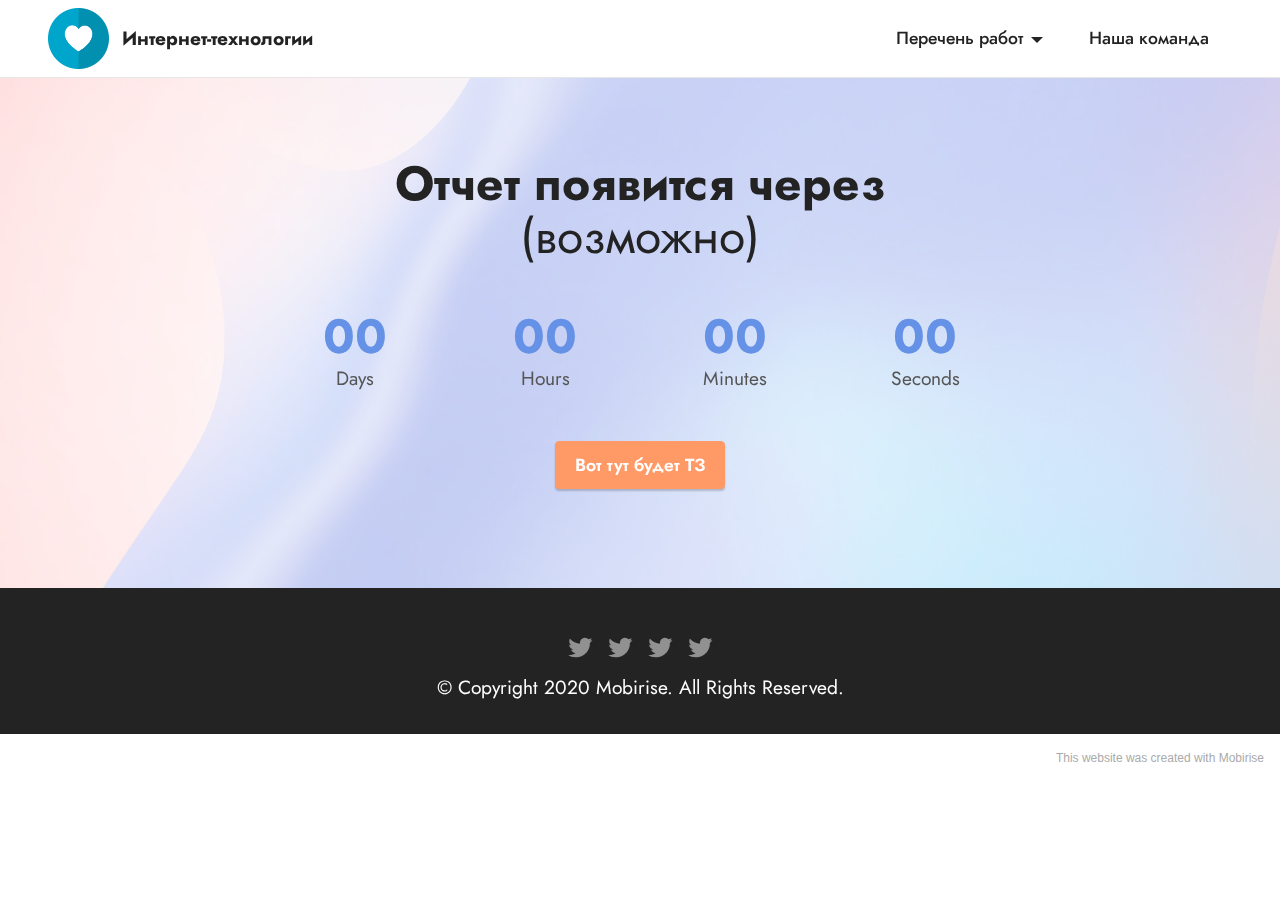
==== page1.html @ f22034a2 "create github pages" ====
<!DOCTYPE html>
<html  >
<head>
  <!-- Site made with Mobirise Website Builder v5.1.4, https://mobirise.com -->
  <meta charset="UTF-8">
  <meta http-equiv="X-UA-Compatible" content="IE=edge">
  <meta name="generator" content="Mobirise v5.1.4, mobirise.com">
  <meta name="viewport" content="width=device-width, initial-scale=1, minimum-scale=1">
  <link rel="shortcut icon" href="assets/images/mbr-121x121.png" type="image/x-icon">
  <meta name="description" content="">
  
  
  <title>Laba1</title>
  <link rel="stylesheet" href="assets/tether/tether.min.css">
  <link rel="stylesheet" href="assets/bootstrap/css/bootstrap.min.css">
  <link rel="stylesheet" href="assets/bootstrap/css/bootstrap-grid.min.css">
  <link rel="stylesheet" href="assets/bootstrap/css/bootstrap-reboot.min.css">
  <link rel="stylesheet" href="assets/dropdown/css/style.css">
  <link rel="stylesheet" href="assets/socicon/css/styles.css">
  <link rel="stylesheet" href="assets/theme/css/style.css">
  <link rel="preload" as="style" href="assets/mobirise/css/mbr-additional.css"><link rel="stylesheet" href="assets/mobirise/css/mbr-additional.css" type="text/css">
  
  
  
  
</head>
<body>
  
  <section class="menu cid-s48OLK6784" once="menu" id="menu1-k">
    
    <nav class="navbar navbar-dropdown navbar-expand-lg">
        <div class="container-fluid">
            <div class="navbar-brand">
                <span class="navbar-logo">
                    <a href="index.html">
                        <img src="assets/images/mbr-121x121.png" alt="Mobirise" style="height: 3.8rem;">
                    </a>
                </span>
                <span class="navbar-caption-wrap"><a class="navbar-caption text-black text-primary display-7" href="index.html">Интернет-технологии</a></span>
            </div>
            <button class="navbar-toggler" type="button" data-toggle="collapse" data-target="#navbarSupportedContent" aria-controls="navbarNavAltMarkup" aria-expanded="false" aria-label="Toggle navigation">
                <div class="hamburger">
                    <span></span>
                    <span></span>
                    <span></span>
                    <span></span>
                </div>
            </button>
            <div class="collapse navbar-collapse" id="navbarSupportedContent">
                <ul class="navbar-nav nav-dropdown nav-right" data-app-modern-menu="true"><li class="nav-item dropdown"><a class="nav-link link text-black dropdown-toggle display-4" href="#" data-toggle="dropdown-submenu" aria-expanded="false">Перечень работ</a><div class="dropdown-menu"><a class="text-black dropdown-item text-primary display-4" href="page1.html">Лабораторная работа 1</a><a class="text-black dropdown-item text-primary display-4" href="page2.html" aria-expanded="false">Лабораторная работа 2</a><a class="text-black dropdown-item text-primary display-4" href="page3.html" aria-expanded="false">Лабораторная работа 3</a></div></li>
                    <li class="nav-item"><a class="nav-link link text-black text-primary display-4" href="page4.html">
                            Наша команда</a></li></ul>
                
                
            </div>
        </div>
    </nav>

</section>

<section class="countdown3 cid-sbUlP03vWT mbr-parallax-background" id="countdown3-m">
    
    <div class="mbr-overlay" style="opacity: 0.7; background-color: rgb(255, 255, 255);">
    </div>
    <div class="container">
        <div class="row justify-content-center">
            <div class="col-lg-8">
                <h3 class="mbr-section-title mb-5 align-center mbr-fonts-style display-2"><strong>Отчет появится через</strong><br>(возможно)</h3>
                
                <div class="countdown-cont align-center mb-5">
                    <div class="daysCountdown col-xs-3 col-sm-3 col-md-3" title="Days"></div>
                    <div class="hoursCountdown col-xs-3 col-sm-3 col-md-3" title="Hours"></div>
                    <div class="minutesCountdown col-xs-3 col-sm-3 col-md-3" title="Minutes"></div>
                    <div class="secondsCountdown col-xs-3 col-sm-3 col-md-3" title="Seconds"></div>
                    <div class="countdown" data-due-date="2020/10/01"></div>
                </div>
                
                
                <div class="mbr-section-btn align-center mt-5"><a class="btn btn-danger display-4" href="page1.html#countdown3-m">
                        Вот тут будет ТЗ</a></div>
            </div>
        </div>
    </div>
</section>

<section class="footer3 cid-s48P1Icc8J" once="footers" id="footer3-l">

    

    

    <div class="container">
        <div class="media-container-row align-center mbr-white">
            <div class="row row-links">
                <ul class="foot-menu">
                    
                    
                    
                    
                    
                <li class="foot-menu-item mbr-fonts-style display-7"></li><li class="foot-menu-item mbr-fonts-style display-7"></li><li class="foot-menu-item mbr-fonts-style display-7"></li></ul>
            </div>
            <div class="row social-row">
                <div class="social-list align-right pb-2">
                    
                    
                    
                    
                    
                    
                <div class="soc-item">
                        <a href="https://twitter.com/mobirise" target="_blank">
                            <span class="socicon-twitter socicon mbr-iconfont mbr-iconfont-social"></span>
                        </a>
                    </div><div class="soc-item">
                        <a href="https://twitter.com/mobirise" target="_blank">
                            <span class="socicon-twitter socicon mbr-iconfont mbr-iconfont-social"></span>
                        </a>
                    </div><div class="soc-item">
                        <a href="https://twitter.com/mobirise" target="_blank">
                            <span class="socicon-twitter socicon mbr-iconfont mbr-iconfont-social"></span>
                        </a>
                    </div><div class="soc-item">
                        <a href="https://twitter.com/mobirise" target="_blank">
                            <span class="socicon-twitter socicon mbr-iconfont mbr-iconfont-social"></span>
                        </a>
                    </div></div>
            </div>
            <div class="row row-copirayt">
                <p class="mbr-text mb-0 mbr-fonts-style mbr-white align-center display-7">
                    © Copyright 2020 Mobirise. All Rights Reserved.
                </p>
            </div>
        </div>
    </div>
</section><section style="background-color: #fff; font-family: -apple-system, BlinkMacSystemFont, 'Segoe UI', 'Roboto', 'Helvetica Neue', Arial, sans-serif; color:#aaa; font-size:12px; padding: 0; align-items: center; display: flex;"><a href="https://mobirise.site/t" style="flex: 1 1; height: 3rem; padding-left: 1rem;"></a><p style="flex: 0 0 auto; margin:0; padding-right:1rem;">This <a href="https://mobirise.site/e" style="color:#aaa;">website</a> was created with Mobirise</p></section><script src="assets/web/assets/jquery/jquery.min.js"></script>  <script src="assets/popper/popper.min.js"></script>  <script src="assets/tether/tether.min.js"></script>  <script src="assets/bootstrap/js/bootstrap.min.js"></script>  <script src="assets/smoothscroll/smooth-scroll.js"></script>  <script src="assets/dropdown/js/nav-dropdown.js"></script>  <script src="assets/dropdown/js/navbar-dropdown.js"></script>  <script src="assets/touchswipe/jquery.touch-swipe.min.js"></script>  <script src="assets/countdown/jquery.countdown.min.js"></script>  <script src="assets/parallax/jarallax.min.js"></script>  <script src="assets/theme/js/script.js"></script>  
  
  
</body>
</html>
---- assets/dropdown/css/style.css ----
.navbar-dropdown {
  left: 0;
  padding: 0;
  position: absolute;
  right: 0;
  top: 0;
  transition: all 0.45s ease;
  z-index: 1030;
  background: #282828; }
  .navbar-dropdown .navbar-logo {
    margin-right: 0.8rem;
    transition: margin 0.3s ease-in-out;
    vertical-align: middle; }
    .navbar-dropdown .navbar-logo img {
      height: 3.125rem;
      transition: all 0.3s ease-in-out; }
    .navbar-dropdown .navbar-logo.mbr-iconfont {
      font-size: 3.125rem;
      line-height: 3.125rem; }
  .navbar-dropdown .navbar-caption {
    font-weight: 700;
    white-space: normal;
    vertical-align: -4px;
    line-height: 3.125rem !important; }
    .navbar-dropdown .navbar-caption, .navbar-dropdown .navbar-caption:hover {
      color: inherit;
      text-decoration: none; }
  .navbar-dropdown .mbr-iconfont + .navbar-caption {
    vertical-align: -1px; }
  .navbar-dropdown.navbar-fixed-top {
    position: fixed; }
  .navbar-dropdown .navbar-brand span {
    vertical-align: -4px; }
  .navbar-dropdown.bg-color.transparent {
    background: none; }
  .navbar-dropdown.navbar-short .navbar-brand {
    padding: 0.625rem 0; }
    .navbar-dropdown.navbar-short .navbar-brand span {
      vertical-align: -1px; }
  .navbar-dropdown.navbar-short .navbar-caption {
    line-height: 2.375rem !important;
    vertical-align: -2px; }
  .navbar-dropdown.navbar-short .navbar-logo {
    margin-right: 0.5rem; }
    .navbar-dropdown.navbar-short .navbar-logo img {
      height: 2.375rem; }
    .navbar-dropdown.navbar-short .navbar-logo.mbr-iconfont {
      font-size: 2.375rem;
      line-height: 2.375rem; }
  .navbar-dropdown.navbar-short .mbr-table-cell {
    height: 3.625rem; }
  .navbar-dropdown .navbar-close {
    left: 0.6875rem;
    position: fixed;
    top: 0.75rem;
    z-index: 1000; }
  .navbar-dropdown .hamburger-icon {
    content: "";
    display: inline-block;
    vertical-align: middle;
    width: 16px;
    -webkit-box-shadow: 0 -6px 0 1px #282828,0 0 0 1px #282828,0 6px 0 1px #282828;
    -moz-box-shadow: 0 -6px 0 1px #282828,0 0 0 1px #282828,0 6px 0 1px #282828;
    box-shadow: 0 -6px 0 1px #282828,0 0 0 1px #282828,0 6px 0 1px #282828; }

.dropdown-menu .dropdown-toggle[data-toggle="dropdown-submenu"]::after {
  border-bottom: 0.35em solid transparent;
  border-left: 0.35em solid;
  border-right: 0;
  border-top: 0.35em solid transparent;
  margin-left: 0.3rem; }

.dropdown-menu .dropdown-item:focus {
  outline: 0; }

.nav-dropdown {
  font-size: 0.75rem;
  font-weight: 500;
  height: auto !important; }
  .nav-dropdown .nav-btn {
    padding-left: 1rem; }
  .nav-dropdown .link {
    margin: .667em 1.667em;
    font-weight: 500;
    padding: 0;
    transition: color .2s ease-in-out; }
    .nav-dropdown .link.dropdown-toggle {
      margin-right: 2.583em; }
      .nav-dropdown .link.dropdown-toggle::after {
        margin-left: .25rem;
        border-top: 0.35em solid;
        border-right: 0.35em solid transparent;
        border-left: 0.35em solid transparent;
        border-bottom: 0; }
      .nav-dropdown .link.dropdown-toggle[aria-expanded="true"] {
        margin: 0;
        padding: 0.667em 3.263em  0.667em 1.667em; }
  .nav-dropdown .link::after,
  .nav-dropdown .dropdown-item::after {
    color: inherit; }
  .nav-dropdown .btn {
    font-size: 0.75rem;
    font-weight: 700;
    letter-spacing: 0;
    margin-bottom: 0;
    padding-left: 1.25rem;
    padding-right: 1.25rem; }
  .nav-dropdown .dropdown-menu {
    border-radius: 0;
    border: 0;
    left: 0;
    margin: 0;
    padding-bottom: 1.25rem;
    padding-top: 1.25rem;
    position: relative; }
  .nav-dropdown .dropdown-submenu {
    margin-left: 0.125rem;
    top: 0; }
  .nav-dropdown .dropdown-item {
    font-weight: 500;
    line-height: 2;
    padding: 0.3846em 4.615em 0.3846em 1.5385em;
    position: relative;
    transition: color .2s ease-in-out, background-color .2s ease-in-out; }
    .nav-dropdown .dropdown-item::after {
      margin-top: -0.3077em;
      position: absolute;
      right: 1.1538em;
      top: 50%; }
    .nav-dropdown .dropdown-item:focus, .nav-dropdown .dropdown-item:hover {
      background: none; }

@media (max-width: 767px) {
  .nav-dropdown.navbar-toggleable-sm {
    bottom: 0;
    display: none;
    left: 0;
    overflow-x: hidden;
    position: fixed;
    top: 0;
    transform: translateX(-100%);
    -ms-transform: translateX(-100%);
    -webkit-transform: translateX(-100%);
    width: 18.75rem;
    z-index: 999; } }
.nav-dropdown.navbar-toggleable-xl {
  bottom: 0;
  display: none;
  left: 0;
  overflow-x: hidden;
  position: fixed;
  top: 0;
  transform: translateX(-100%);
  -ms-transform: translateX(-100%);
  -webkit-transform: translateX(-100%);
  width: 18.75rem;
  z-index: 999; }

.nav-dropdown-sm {
  display: block !important;
  overflow-x: hidden;
  overflow: auto;
  padding-top: 3.875rem; }
  .nav-dropdown-sm::after {
    content: "";
    display: block;
    height: 3rem;
    width: 100%; }
  .nav-dropdown-sm.collapse.in ~ .navbar-close {
    display: block !important; }
  .nav-dropdown-sm.collapsing, .nav-dropdown-sm.collapse.in {
    transform: translateX(0);
    -ms-transform: translateX(0);
    -webkit-transform: translateX(0);
    transition: all 0.25s ease-out;
    -webkit-transition: all 0.25s ease-out;
    background: #282828; }
  .nav-dropdown-sm.collapsing[aria-expanded="false"] {
    transform: translateX(-100%);
    -ms-transform: translateX(-100%);
    -webkit-transform: translateX(-100%); }
  .nav-dropdown-sm .nav-item {
    display: block;
    margin-left: 0 !important;
    padding-left: 0; }
  .nav-dropdown-sm .link,
  .nav-dropdown-sm .dropdown-item {
    border-top: 1px dotted rgba(255, 255, 255, 0.1);
    font-size: 0.8125rem;
    line-height: 1.6;
    margin: 0 !important;
    padding: 0.875rem 2.4rem 0.875rem 1.5625rem !important;
    position: relative;
    white-space: normal; }
    .nav-dropdown-sm .link:focus, .nav-dropdown-sm .link:hover,
    .nav-dropdown-sm .dropdown-item:focus,
    .nav-dropdown-sm .dropdown-item:hover {
      background: rgba(0, 0, 0, 0.2) !important;
      color: #c0a375; }
  .nav-dropdown-sm .nav-btn {
    position: relative;
    padding: 1.5625rem 1.5625rem 0 1.5625rem; }
    .nav-dropdown-sm .nav-btn::before {
      border-top: 1px dotted rgba(255, 255, 255, 0.1);
      content: "";
      left: 0;
      position: absolute;
      top: 0;
      width: 100%; }
    .nav-dropdown-sm .nav-btn + .nav-btn {
      padding-top: 0.625rem; }
      .nav-dropdown-sm .nav-btn + .nav-btn::before {
        display: none; }
  .nav-dropdown-sm .btn {
    padding: 0.625rem 0; }
  .nav-dropdown-sm .dropdown-toggle[data-toggle="dropdown-submenu"]::after {
    margin-left: .25rem;
    border-top: 0.35em solid;
    border-right: 0.35em solid transparent;
    border-left: 0.35em solid transparent;
    border-bottom: 0; }
  .nav-dropdown-sm .dropdown-toggle[data-toggle="dropdown-submenu"][aria-expanded="true"]::after {
    border-top: 0;
    border-right: 0.35em solid transparent;
    border-left: 0.35em solid transparent;
    border-bottom: 0.35em solid; }
  .nav-dropdown-sm .dropdown-menu {
    margin: 0;
    padding: 0;
    position: relative;
    top: 0;
    left: 0;
    width: 100%;
    border: 0;
    float: none;
    border-radius: 0;
    background: none; }
  .nav-dropdown-sm .dropdown-submenu {
    left: 100%;
    margin-left: 0.125rem;
    margin-top: -1.25rem;
    top: 0; }

.navbar-toggleable-sm .nav-dropdown .dropdown-menu {
  position: absolute; }

.navbar-toggleable-sm .nav-dropdown .dropdown-submenu {
  left: 100%;
  margin-left: 0.125rem;
  margin-top: -1.25rem;
  top: 0; }

.navbar-toggleable-sm.opened .nav-dropdown .dropdown-menu {
  position: relative; }

.navbar-toggleable-sm.opened .nav-dropdown .dropdown-submenu {
  left: 0;
  margin-left: 00rem;
  margin-top: 0rem;
  top: 0; }

.is-builder .nav-dropdown.collapsing {
  transition: none !important; }

/*# sourceMappingURL=style.css.map */
---- assets/socicon/css/styles.css ----
@charset "UTF-8";

@font-face {
  font-family: 'Socicon';
  src:  url('../fonts/socicon.eot');
  src:  url('../fonts/socicon.eot?#iefix') format('embedded-opentype'),
    url('../fonts/socicon.woff2') format('woff2'),
    url('../fonts/socicon.ttf') format('truetype'),
    url('../fonts/socicon.woff') format('woff'),
    url('../fonts/socicon.svg#socicon') format('svg');
  font-weight: normal;
  font-style: normal;
}

[data-icon]:before {
  font-family: "socicon" !important;
  content: attr(data-icon);
  font-style: normal !important;
  font-weight: normal !important;
  font-variant: normal !important;
  text-transform: none !important;
  speak: none;
  line-height: 1;
  -webkit-font-smoothing: antialiased;
  -moz-osx-font-smoothing: grayscale;
}

[class^="socicon-"], [class*=" socicon-"] {
  /* use !important to prevent issues with browser extensions that change fonts */
  font-family: 'Socicon' !important;
  speak: none;
  font-style: normal;
  font-weight: normal;
  font-variant: normal;
  text-transform: none;
  line-height: 1;

  /* Better Font Rendering =========== */
  -webkit-font-smoothing: antialiased;
  -moz-osx-font-smoothing: grayscale;
}

.socicon-eitaa:before {
  content: "\e97c";
}
.socicon-soroush:before {
  content: "\e97d";
}
.socicon-bale:before {
  content: "\e97e";
}
.socicon-zazzle:before {
  content: "\e97b";
}
.socicon-society6:before {
  content: "\e97a";
}
.socicon-redbubble:before {
  content: "\e979";
}
.socicon-avvo:before {
  content: "\e978";
}
.socicon-stitcher:before {
  content: "\e977";
}
.socicon-googlehangouts:before {
  content: "\e974";
}
.socicon-dlive:before {
  content: "\e975";
}
.socicon-vsco:before {
  content: "\e976";
}
.socicon-flipboard:before {
  content: "\e973";
}
.socicon-ubuntu:before {
  content: "\e958";
}
.socicon-artstation:before {
  content: "\e959";
}
.socicon-invision:before {
  content: "\e95a";
}
.socicon-torial:before {
  content: "\e95b";
}
.socicon-collectorz:before {
  content: "\e95c";
}
.socicon-seenthis:before {
  content: "\e95d";
}
.socicon-googleplaymusic:before {
  content: "\e95e";
}
.socicon-debian:before {
  content: "\e95f";
}
.socicon-filmfreeway:before {
  content: "\e960";
}
.socicon-gnome:before {
  content: "\e961";
}
.socicon-itchio:before {
  content: "\e962";
}
.socicon-jamendo:before {
  content: "\e963";
}
.socicon-mix:before {
  content: "\e964";
}
.socicon-sharepoint:before {
  content: "\e965";
}
.socicon-tinder:before {
  content: "\e966";
}
.socicon-windguru:before {
  content: "\e967";
}
.socicon-cdbaby:before {
  content: "\e968";
}
.socicon-elementaryos:before {
  content: "\e969";
}
.socicon-stage32:before {
  content: "\e96a";
}
.socicon-tiktok:before {
  content: "\e96b";
}
.socicon-gitter:before {
  content: "\e96c";
}
.socicon-letterboxd:before {
  content: "\e96d";
}
.socicon-threema:before {
  content: "\e96e";
}
.socicon-splice:before {
  content: "\e96f";
}
.socicon-metapop:before {
  content: "\e970";
}
.socicon-naver:before {
  content: "\e971";
}
.socicon-remote:before {
  content: "\e972";
}
.socicon-internet:before {
  content: "\e957";
}
.socicon-moddb:before {
  content: "\e94b";
}
.socicon-indiedb:before {
  content: "\e94c";
}
.socicon-traxsource:before {
  content: "\e94d";
}
.socicon-gamefor:before {
  content: "\e94e";
}
.socicon-pixiv:before {
  content: "\e94f";
}
.socicon-myanimelist:before {
  content: "\e950";
}
.socicon-blackberry:before {
  content: "\e951";
}
.socicon-wickr:before {
  content: "\e952";
}
.socicon-spip:before {
  content: "\e953";
}
.socicon-napster:before {
  content: "\e954";
}
.socicon-beatport:before {
  content: "\e955";
}
.socicon-hackerone:before {
  content: "\e956";
}
.socicon-hackernews:before {
  content: "\e946";
}
.socicon-smashwords:before {
  content: "\e947";
}
.socicon-kobo:before {
  content: "\e948";
}
.socicon-bookbub:before {
  content: "\e949";
}
.socicon-mailru:before {
  content: "\e94a";
}
.socicon-gitlab:before {
  content: "\e945";
}
.socicon-instructables:before {
  content: "\e944";
}
.socicon-portfolio:before {
  content: "\e943";
}
.socicon-codered:before {
  content: "\e940";
}
.socicon-origin:before {
  content: "\e941";
}
.socicon-nextdoor:before {
  content: "\e942";
}
.socicon-udemy:before {
  content: "\e93f";
}
.socicon-livemaster:before {
  content: "\e93e";
}
.socicon-crunchbase:before {
  content: "\e93b";
}
.socicon-homefy:before {
  content: "\e93c";
}
.socicon-calendly:before {
  content: "\e93d";
}
.socicon-realtor:before {
  content: "\e90f";
}
.socicon-tidal:before {
  content: "\e910";
}
.socicon-qobuz:before {
  content: "\e911";
}
.socicon-natgeo:before {
  content: "\e912";
}
.socicon-mastodon:before {
  content: "\e913";
}
.socicon-unsplash:before {
  content: "\e914";
}
.socicon-homeadvisor:before {
  content: "\e915";
}
.socicon-angieslist:before {
  content: "\e916";
}
.socicon-codepen:before {
  content: "\e917";
}
.socicon-slack:before {
  content: "\e918";
}
.socicon-openaigym:before {
  content: "\e919";
}
.socicon-logmein:before {
  content: "\e91a";
}
.socicon-fiverr:before {
  content: "\e91b";
}
.socicon-gotomeeting:before {
  content: "\e91c";
}
.socicon-aliexpress:before {
  content: "\e91d";
}
.socicon-guru:before {
  content: "\e91e";
}
.socicon-appstore:before {
  content: "\e91f";
}
.socicon-homes:before {
  content: "\e920";
}
.socicon-zoom:before {
  content: "\e921";
}
.socicon-alibaba:before {
  content: "\e922";
}
.socicon-craigslist:before {
  content: "\e923";
}
.socicon-wix:before {
  content: "\e924";
}
.socicon-redfin:before {
  content: "\e925";
}
.socicon-googlecalendar:before {
  content: "\e926";
}
.socicon-shopify:before {
  content: "\e927";
}
.socicon-freelancer:before {
  content: "\e928";
}
.socicon-seedrs:before {
  content: "\e929";
}
.socicon-bing:before {
  content: "\e92a";
}
.socicon-doodle:before {
  content: "\e92b";
}
.socicon-bonanza:before {
  content: "\e92c";
}
.socicon-squarespace:before {
  content: "\e92d";
}
.socicon-toptal:before {
  content: "\e92e";
}
.socicon-gust:before {
  content: "\e92f";
}
.socicon-ask:before {
  content: "\e930";
}
.socicon-trulia:before {
  content: "\e931";
}
.socicon-loomly:before {
  content: "\e932";
}
.socicon-ghost:before {
  content: "\e933";
}
.socicon-upwork:before {
  content: "\e934";
}
.socicon-fundable:before {
  content: "\e935";
}
.socicon-booking:before {
  content: "\e936";
}
.socicon-googlemaps:before {
  content: "\e937";
}
.socicon-zillow:before {
  content: "\e938";
}
.socicon-niconico:before {
  content: "\e939";
}
.socicon-toneden:before {
  content: "\e93a";
}
.socicon-augment:before {
  content: "\e908";
}
.socicon-bitbucket:before {
  content: "\e909";
}
.socicon-fyuse:before {
  content: "\e90a";
}
.socicon-yt-gaming:before {
  content: "\e90b";
}
.socicon-sketchfab:before {
  content: "\e90c";
}
.socicon-mobcrush:before {
  content: "\e90d";
}
.socicon-microsoft:before {
  content: "\e90e";
}
.socicon-pandora:before {
  content: "\e907";
}
.socicon-messenger:before {
  content: "\e906";
}
.socicon-gamewisp:before {
  content: "\e905";
}
.socicon-bloglovin:before {
  content: "\e904";
}
.socicon-tunein:before {
  content: "\e903";
}
.socicon-gamejolt:before {
  content: "\e901";
}
.socicon-trello:before {
  content: "\e902";
}
.socicon-spreadshirt:before {
  content: "\e900";
}
.socicon-500px:before {
  content: "\e000";
}
.socicon-8tracks:before {
  content: "\e001";
}
.socicon-airbnb:before {
  content: "\e002";
}
.socicon-alliance:before {
  content: "\e003";
}
.socicon-amazon:before {
  content: "\e004";
}
.socicon-amplement:before {
  content: "\e005";
}
.socicon-android:before {
  content: "\e006";
}
.socicon-angellist:before {
  content: "\e007";
}
.socicon-apple:before {
  content: "\e008";
}
.socicon-appnet:before {
  content: "\e009";
}
.socicon-baidu:before {
  content: "\e00a";
}
.socicon-bandcamp:before {
  content: "\e00b";
}
.socicon-battlenet:before {
  content: "\e00c";
}
.socicon-mixer:before {
  content: "\e00d";
}
.socicon-bebee:before {
  content: "\e00e";
}
.socicon-bebo:before {
  content: "\e00f";
}
.socicon-behance:before {
  content: "\e010";
}
.socicon-blizzard:before {
  content: "\e011";
}
.socicon-blogger:before {
  content: "\e012";
}
.socicon-buffer:before {
  content: "\e013";
}
.socicon-chrome:before {
  content: "\e014";
}
.socicon-coderwall:before {
  content: "\e015";
}
.socicon-curse:before {
  content: "\e016";
}
.socicon-dailymotion:before {
  content: "\e017";
}
.socicon-deezer:before {
  content: "\e018";
}
.socicon-delicious:before {
  content: "\e019";
}
.socicon-deviantart:before {
  content: "\e01a";
}
.socicon-diablo:before {
  content: "\e01b";
}
.socicon-digg:before {
  content: "\e01c";
}
.socicon-discord:before {
  content: "\e01d";
}
.socicon-disqus:before {
  content: "\e01e";
}
.socicon-douban:before {
  content: "\e01f";
}
.socicon-draugiem:before {
  content: "\e020";
}
.socicon-dribbble:before {
  content: "\e021";
}
.socicon-drupal:before {
  content: "\e022";
}
.socicon-ebay:before {
  content: "\e023";
}
.socicon-ello:before {
  content: "\e024";
}
.socicon-endomodo:before {
  content: "\e025";
}
.socicon-envato:before {
  content: "\e026";
}
.socicon-etsy:before {
  content: "\e027";
}
.socicon-facebook:before {
  content: "\e028";
}
.socicon-feedburner:before {
  content: "\e029";
}
.socicon-filmweb:before {
  content: "\e02a";
}
.socicon-firefox:before {
  content: "\e02b";
}
.socicon-flattr:before {
  content: "\e02c";
}
.socicon-flickr:before {
  content: "\e02d";
}
.socicon-formulr:before {
  content: "\e02e";
}
.socicon-forrst:before {
  content: "\e02f";
}
.socicon-foursquare:before {
  content: "\e030";
}
.socicon-friendfeed:before {
  content: "\e031";
}
.socicon-github:before {
  content: "\e032";
}
.socicon-goodreads:before {
  content: "\e033";
}
.socicon-google:before {
  content: "\e034";
}
.socicon-googlescholar:before {
  content: "\e035";
}
.socicon-googlegroups:before {
  content: "\e036";
}
.socicon-googlephotos:before {
  content: "\e037";
}
.socicon-googleplus:before {
  content: "\e038";
}
.socicon-grooveshark:before {
  content: "\e039";
}
.socicon-hackerrank:before {
  content: "\e03a";
}
.socicon-hearthstone:before {
  content: "\e03b";
}
.socicon-hellocoton:before {
  content: "\e03c";
}
.socicon-heroes:before {
  content: "\e03d";
}
.socicon-smashcast:before {
  content: "\e03e";
}
.socicon-horde:before {
  content: "\e03f";
}
.socicon-houzz:before {
  content: "\e040";
}
.socicon-icq:before {
  content: "\e041";
}
.socicon-identica:before {
  content: "\e042";
}
.socicon-imdb:before {
  content: "\e043";
}
.socicon-instagram:before {
  content: "\e044";
}
.socicon-issuu:before {
  content: "\e045";
}
.socicon-istock:before {
  content: "\e046";
}
.socicon-itunes:before {
  content: "\e047";
}
.socicon-keybase:before {
  content: "\e048";
}
.socicon-lanyrd:before {
  content: "\e049";
}
.socicon-lastfm:before {
  content: "\e04a";
}
.socicon-line:before {
  content: "\e04b";
}
.socicon-linkedin:before {
  content: "\e04c";
}
.socicon-livejournal:before {
  content: "\e04d";
}
.socicon-lyft:before {
  content: "\e04e";
}
.socicon-macos:before {
  content: "\e04f";
}
.socicon-mail:before {
  content: "\e050";
}
.socicon-medium:before {
  content: "\e051";
}
.socicon-meetup:before {
  content: "\e052";
}
.socicon-mixcloud:before {
  content: "\e053";
}
.socicon-modelmayhem:before {
  content: "\e054";
}
.socicon-mumble:before {
  content: "\e055";
}
.socicon-myspace:before {
  content: "\e056";
}
.socicon-newsvine:before {
  content: "\e057";
}
.socicon-nintendo:before {
  content: "\e058";
}
.socicon-npm:before {
  content: "\e059";
}
.socicon-odnoklassniki:before {
  content: "\e05a";
}
.socicon-openid:before {
  content: "\e05b";
}
.socicon-opera:before {
  content: "\e05c";
}
.socicon-outlook:before {
  content: "\e05d";
}
.socicon-overwatch:before {
  content: "\e05e";
}
.socicon-patreon:before {
  content: "\e05f";
}
.socicon-paypal:before {
  content: "\e060";
}
.socicon-periscope:before {
  content: "\e061";
}
.socicon-persona:before {
  content: "\e062";
}
.socicon-pinterest:before {
  content: "\e063";
}
.socicon-play:before {
  content: "\e064";
}
.socicon-player:before {
  content: "\e065";
}
.socicon-playstation:before {
  content: "\e066";
}
.socicon-pocket:before {
  content: "\e067";
}
.socicon-qq:before {
  content: "\e068";
}
.socicon-quora:before {
  content: "\e069";
}
.socicon-raidcall:before {
  content: "\e06a";
}
.socicon-ravelry:before {
  content: "\e06b";
}
.socicon-reddit:before {
  content: "\e06c";
}
.socicon-renren:before {
  content: "\e06d";
}
.socicon-researchgate:before {
  content: "\e06e";
}
.socicon-residentadvisor:before {
  content: "\e06f";
}
.socicon-reverbnation:before {
  content: "\e070";
}
.socicon-rss:before {
  content: "\e071";
}
.socicon-sharethis:before {
  content: "\e072";
}
.socicon-skype:before {
  content: "\e073";
}
.socicon-slideshare:before {
  content: "\e074";
}
.socicon-smugmug:before {
  content: "\e075";
}
.socicon-snapchat:before {
  content: "\e076";
}
.socicon-songkick:before {
  content: "\e077";
}
.socicon-soundcloud:before {
  content: "\e078";
}
.socicon-spotify:before {
  content: "\e079";
}
.socicon-stackexchange:before {
  content: "\e07a";
}
.socicon-stackoverflow:before {
  content: "\e07b";
}
.socicon-starcraft:before {
  content: "\e07c";
}
.socicon-stayfriends:before {
  content: "\e07d";
}
.socicon-steam:before {
  content: "\e07e";
}
.socicon-storehouse:before {
  content: "\e07f";
}
.socicon-strava:before {
  content: "\e080";
}
.socicon-streamjar:before {
  content: "\e081";
}
.socicon-stumbleupon:before {
  content: "\e082";
}
.socicon-swarm:before {
  content: "\e083";
}
.socicon-teamspeak:before {
  content: "\e084";
}
.socicon-teamviewer:before {
  content: "\e085";
}
.socicon-technorati:before {
  content: "\e086";
}
.socicon-telegram:before {
  content: "\e087";
}
.socicon-tripadvisor:before {
  content: "\e088";
}
.socicon-tripit:before {
  content: "\e089";
}
.socicon-triplej:before {
  content: "\e08a";
}
.socicon-tumblr:before {
  content: "\e08b";
}
.socicon-twitch:before {
  content: "\e08c";
}
.socicon-twitter:before {
  content: "\e08d";
}
.socicon-uber:before {
  content: "\e08e";
}
.socicon-ventrilo:before {
  content: "\e08f";
}
.socicon-viadeo:before {
  content: "\e090";
}
.socicon-viber:before {
  content: "\e091";
}
.socicon-viewbug:before {
  content: "\e092";
}
.socicon-vimeo:before {
  content: "\e093";
}
.socicon-vine:before {
  content: "\e094";
}
.socicon-vkontakte:before {
  content: "\e095";
}
.socicon-warcraft:before {
  content: "\e096";
}
.socicon-wechat:before {
  content: "\e097";
}
.socicon-weibo:before {
  content: "\e098";
}
.socicon-whatsapp:before {
  content: "\e099";
}
.socicon-wikipedia:before {
  content: "\e09a";
}
.socicon-windows:before {
  content: "\e09b";
}
.socicon-wordpress:before {
  content: "\e09c";
}
.socicon-wykop:before {
  content: "\e09d";
}
.socicon-xbox:before {
  content: "\e09e";
}
.socicon-xing:before {
  content: "\e09f";
}
.socicon-yahoo:before {
  content: "\e0a0";
}
.socicon-yammer:before {
  content: "\e0a1";
}
.socicon-yandex:before {
  content: "\e0a2";
}
.socicon-yelp:before {
  content: "\e0a3";
}
.socicon-younow:before {
  content: "\e0a4";
}
.socicon-youtube:before {
  content: "\e0a5";
}
.socicon-zapier:before {
  content: "\e0a6";
}
.socicon-zerply:before {
  content: "\e0a7";
}
.socicon-zomato:before {
  content: "\e0a8";
}
.socicon-zynga:before {
  content: "\e0a9";
}
---- assets/theme/css/style.css ----
section {
  background-color: #ffffff;
}

body {
  font-style: normal;
  line-height: 1.5;
  font-weight: 400;
  color: #232323;
  position: relative;
}

section,
.container,
.container-fluid {
  position: relative;
  word-wrap: break-word;
}

a.mbr-iconfont:hover {
  text-decoration: none;
}

.article .lead p,
.article .lead ul,
.article .lead ol,
.article .lead pre,
.article .lead blockquote {
  margin-bottom: 0;
}

a {
  font-style: normal;
  font-weight: 400;
  cursor: pointer;
}

a, a:hover {
  text-decoration: none;
}

.mbr-section-title {
  font-style: normal;
  line-height: 1.3;
}

.mbr-section-subtitle {
  line-height: 1.3;
}

.mbr-text {
  font-style: normal;
  line-height: 1.7;
}

h1,
h2,
h3,
h4,
h5,
h6,
.display-1,
.display-2,
.display-4,
.display-5,
.display-7,
span,
p,
a {
  line-height: 1;
  word-break: break-word;
  word-wrap: break-word;
  font-weight: 400;
}

b,
strong {
  font-weight: bold;
}

input:-webkit-autofill, input:-webkit-autofill:hover, input:-webkit-autofill:focus, input:-webkit-autofill:active {
  transition-delay: 9999s;
  transition-property: background-color, color;
}

textarea[type="hidden"] {
  display: none;
}

section {
  background-position: 50% 50%;
  background-repeat: no-repeat;
  background-size: cover;
}

section .mbr-background-video,
section .mbr-background-video-preview {
  position: absolute;
  bottom: 0;
  left: 0;
  right: 0;
  top: 0;
}

.hidden {
  visibility: hidden;
}

.mbr-z-index20 {
  z-index: 20;
}

/*! Base colors */
.mbr-white {
  color: #ffffff;
}

.mbr-black {
  color: #111111;
}

.mbr-bg-white {
  background-color: #ffffff;
}

.mbr-bg-black {
  background-color: #000000;
}

/*! Text-aligns */
.align-left {
  text-align: left;
}

.align-center {
  text-align: center;
}

.align-right {
  text-align: right;
}

/*! Font-weight  */
.mbr-light {
  font-weight: 300;
}

.mbr-regular {
  font-weight: 400;
}

.mbr-semibold {
  font-weight: 500;
}

.mbr-bold {
  font-weight: 700;
}

/*! Media  */
.media-content {
  flex-basis: 100%;
}

.media-container-row {
  display: flex;
  flex-direction: row;
  flex-wrap: wrap;
  justify-content: center;
  align-content: center;
  align-items: start;
}

.media-container-row .media-size-item {
  width: 400px;
}

.media-container-column {
  display: flex;
  flex-direction: column;
  flex-wrap: wrap;
  justify-content: center;
  align-content: center;
  align-items: stretch;
}

.media-container-column > * {
  width: 100%;
}

@media (min-width: 992px) {
  .media-container-row {
    flex-wrap: nowrap;
  }
}

figure {
  margin-bottom: 0;
  overflow: hidden;
}

figure[mbr-media-size] {
  transition: width 0.1s;
}

img,
iframe {
  display: block;
  width: 100%;
}

.card {
  background-color: transparent;
  border: none;
}

.card-box {
  width: 100%;
}

.card-img {
  text-align: center;
  flex-shrink: 0;
  -webkit-flex-shrink: 0;
}

.media {
  max-width: 100%;
  margin: 0 auto;
}

.mbr-figure {
  align-self: center;
}

.media-container > div {
  max-width: 100%;
}

.mbr-figure img,
.card-img img {
  width: 100%;
}

@media (max-width: 991px) {
  .media-size-item {
    width: auto !important;
  }
  .media {
    width: auto;
  }
  .mbr-figure {
    width: 100% !important;
  }
}

/*! Buttons */
.mbr-section-btn {
  margin-left: -0.6rem;
  margin-right: -0.6rem;
  font-size: 0;
}

.btn {
  font-weight: 600;
  border-width: 1px;
  font-style: normal;
  margin: 0.6rem 0.6rem;
  white-space: normal;
  transition: all 0.2s ease-in-out;
  display: inline-flex;
  align-items: center;
  justify-content: center;
  word-break: break-word;
}

.btn-sm {
  font-weight: 600;
  letter-spacing: 0px;
  transition: all 0.3s ease-in-out;
}

.btn-md {
  font-weight: 600;
  letter-spacing: 0px;
  transition: all 0.3s ease-in-out;
}

.btn-lg {
  font-weight: 600;
  letter-spacing: 0px;
  transition: all 0.3s ease-in-out;
}

.btn-form {
  margin: 0;
}

.btn-form:hover {
  cursor: pointer;
}

nav .mbr-section-btn {
  margin-left: 0rem;
  margin-right: 0rem;
}

/*! Btn icon margin */
.btn .mbr-iconfont,
.btn.btn-sm .mbr-iconfont {
  order: 1;
  cursor: pointer;
  margin-left: 0.5rem;
  vertical-align: sub;
}

.btn.btn-md .mbr-iconfont,
.btn.btn-md .mbr-iconfont {
  margin-left: 0.8rem;
}

.mbr-regular {
  font-weight: 400;
}

.mbr-semibold {
  font-weight: 500;
}

.mbr-bold {
  font-weight: 700;
}

[type="submit"] {
  -webkit-appearance: none;
}

/*! Full-screen */
.mbr-fullscreen .mbr-overlay {
  min-height: 100vh;
}

.mbr-fullscreen {
  display: flex;
  display: -moz-flex;
  display: -ms-flex;
  display: -o-flex;
  align-items: center;
  min-height: 100vh;
  padding-top: 3rem;
  padding-bottom: 3rem;
}

/*! Map */
.map {
  height: 25rem;
  position: relative;
}

.map iframe {
  width: 100%;
  height: 100%;
}

/*! Scroll to top arrow */
.mbr-arrow-up {
  bottom: 25px;
  right: 90px;
  position: fixed;
  text-align: right;
  z-index: 5000;
  color: #ffffff;
  font-size: 32px;
}

.mbr-arrow-up a {
  background: rgba(0, 0, 0, 0.2);
  border-radius: 50%;
  color: #fff;
  display: inline-block;
  height: 60px;
  width: 60px;
  outline-style: none !important;
  position: relative;
  text-decoration: none;
  transition: all 0.3s ease-in-out;
  cursor: pointer;
  text-align: center;
}

.mbr-arrow-up a:hover {
  background-color: rgba(0, 0, 0, 0.4);
}

.mbr-arrow-up a i {
  line-height: 60px;
}

.mbr-arrow-up-icon {
  display: block;
  color: #fff;
}

.mbr-arrow-up-icon::before {
  content: "\203a";
  display: inline-block;
  font-family: serif;
  font-size: 32px;
  line-height: 1;
  font-style: normal;
  position: relative;
  top: 6px;
  left: -4px;
  -webkit-transform: rotate(-90deg);
          transform: rotate(-90deg);
}

/*! Arrow Down */
.mbr-arrow {
  position: absolute;
  bottom: 45px;
  left: 50%;
  width: 60px;
  height: 60px;
  cursor: pointer;
  background-color: rgba(80, 80, 80, 0.5);
  border-radius: 50%;
  -webkit-transform: translateX(-50%);
          transform: translateX(-50%);
}

@media (max-width: 767px) {
  .mbr-arrow {
    display: none;
  }
}

.mbr-arrow > a {
  display: inline-block;
  text-decoration: none;
  outline-style: none;
  -webkit-animation: arrowdown 1.7s ease-in-out infinite;
          animation: arrowdown 1.7s ease-in-out infinite;
  color: #ffffff;
}

.mbr-arrow > a > i {
  position: absolute;
  top: -2px;
  left: 15px;
  font-size: 2rem;
}

#scrollToTop a i::before {
  content: "";
  position: absolute;
  display: block;
  border-bottom: 3px solid #fff;
  border-left: 3px solid #fff;
  width: 40%;
  height: 40%;
  left: 50%;
  top: 50%;
  -webkit-transform: rotate(135deg);
  transform: translateY(-30%) translateX(-50%) rotate(135deg);
}

@keyframes arrowdown {
  0% {
    -webkit-transform: translateY(0px);
            transform: translateY(0px);
  }
  50% {
    -webkit-transform: translateY(-5px);
            transform: translateY(-5px);
  }
  100% {
    -webkit-transform: translateY(0px);
            transform: translateY(0px);
  }
}

@-webkit-keyframes arrowdown {
  0% {
    -webkit-transform: translateY(0px);
            transform: translateY(0px);
  }
  50% {
    -webkit-transform: translateY(-5px);
            transform: translateY(-5px);
  }
  100% {
    -webkit-transform: translateY(0px);
            transform: translateY(0px);
  }
}

@media (max-width: 500px) {
  .mbr-arrow-up {
    left: 50%;
    right: auto;
  }
}

/*Gradients animation*/
@keyframes gradient-animation {
  from {
    background-position: 0% 100%;
    -webkit-animation-timing-function: ease-in-out;
            animation-timing-function: ease-in-out;
  }
  to {
    background-position: 100% 0%;
    -webkit-animation-timing-function: ease-in-out;
            animation-timing-function: ease-in-out;
  }
}

@-webkit-keyframes gradient-animation {
  from {
    background-position: 0% 100%;
    -webkit-animation-timing-function: ease-in-out;
            animation-timing-function: ease-in-out;
  }
  to {
    background-position: 100% 0%;
    -webkit-animation-timing-function: ease-in-out;
            animation-timing-function: ease-in-out;
  }
}

.bg-gradient {
  background-size: 200% 200%;
  animation: gradient-animation 5s infinite alternate;
  -webkit-animation: gradient-animation 5s infinite alternate;
}

.menu .navbar-brand {
  display: -webkit-flex;
}

.menu .navbar-brand span {
  display: flex;
  display: -webkit-flex;
}

.menu .navbar-brand .navbar-caption-wrap {
  display: -webkit-flex;
}

.menu .navbar-brand .navbar-logo img {
  display: -webkit-flex;
}

@media (min-width: 768px) and (max-width: 991px) {
  .menu .navbar-toggleable-sm .navbar-nav {
    display: -ms-flexbox;
  }
}

@media (max-width: 991px) {
  .menu .navbar-collapse {
    max-height: 93.5vh;
  }
  .menu .navbar-collapse.show {
    overflow: auto;
  }
}

@media (min-width: 992px) {
  .menu .navbar-nav.nav-dropdown {
    display: -webkit-flex;
  }
  .menu .navbar-toggleable-sm .navbar-collapse {
    display: -webkit-flex !important;
  }
  .menu .collapsed .navbar-collapse {
    max-height: 93.5vh;
  }
  .menu .collapsed .navbar-collapse.show {
    overflow: auto;
  }
}

@media (max-width: 767px) {
  .menu .navbar-collapse {
    max-height: 80vh;
  }
}

.nav-link .mbr-iconfont {
  margin-right: .5rem;
}

.navbar {
  display: -webkit-flex;
  -webkit-flex-wrap: wrap;
  -webkit-align-items: center;
  -webkit-justify-content: space-between;
}

.navbar-collapse {
  -webkit-flex-basis: 100%;
  -webkit-flex-grow: 1;
  -webkit-align-items: center;
}

.nav-dropdown .link {
  padding: 0.667em 1.667em !important;
  margin: 0 !important;
}

.nav {
  display: -webkit-flex;
  -webkit-flex-wrap: wrap;
}

.row {
  display: -webkit-flex;
  -webkit-flex-wrap: wrap;
}

.justify-content-center {
  -webkit-justify-content: center;
}

.form-inline {
  display: -webkit-flex;
}

.card-wrapper {
  -webkit-flex: 1;
}

.carousel-control {
  z-index: 10;
  display: -webkit-flex;
}

.carousel-controls {
  display: -webkit-flex;
}

.media {
  display: -webkit-flex;
}

.form-group:focus {
  outline: none;
}

.jq-selectbox__select {
  padding: 7px 0;
  position: relative;
}

.jq-selectbox__dropdown {
  overflow: hidden;
  border-radius: 10px;
  position: absolute;
  top: 100%;
  left: 0 !important;
  width: 100% !important;
}

.jq-selectbox__trigger-arrow {
  right: 0;
  -webkit-transform: translateY(-50%);
          transform: translateY(-50%);
}

.jq-selectbox li {
  padding: 1.07em 0.5em;
}

input[type="range"] {
  padding-left: 0 !important;
  padding-right: 0 !important;
}

.modal-dialog,
.modal-content {
  height: 100%;
}

.modal-dialog .carousel-inner {
  height: calc(100vh - 1.75rem);
}

@media (max-width: 575px) {
  .modal-dialog .carousel-inner {
    height: calc(100vh - 1rem);
  }
}

.carousel-item {
  text-align: center;
}

.carousel-item img {
  margin: auto;
}

.navbar-toggler {
  align-self: flex-start;
  padding: 0.25rem 0.75rem;
  font-size: 1.25rem;
  line-height: 1;
  background: transparent;
  border: 1px solid transparent;
  border-radius: 0.25rem;
}

.navbar-toggler:focus,
.navbar-toggler:hover {
  text-decoration: none;
}

.navbar-toggler-icon {
  display: inline-block;
  width: 1.5em;
  height: 1.5em;
  vertical-align: middle;
  content: "";
  background: no-repeat center center;
  background-size: 100% 100%;
}

.navbar-toggler-left {
  position: absolute;
  left: 1rem;
}

.navbar-toggler-right {
  position: absolute;
  right: 1rem;
}

.card-img {
  width: auto;
}

.menu .navbar.collapsed:not(.beta-menu) {
  flex-direction: column;
}

.carousel-item.active,
.carousel-item-next,
.carousel-item-prev {
  display: flex;
}

.note-air-layout .dropup .dropdown-menu,
.note-air-layout .navbar-fixed-bottom .dropdown .dropdown-menu {
  bottom: initial !important;
}

html,
body {
  height: auto;
  min-height: 100vh;
}

.dropup .dropdown-toggle::after {
  display: none;
}

.form-asterisk {
  font-family: initial;
  position: absolute;
  top: -2px;
  font-weight: normal;
}

.form-control-label {
  position: relative;
  cursor: pointer;
  margin-bottom: 0.357em;
  padding: 0;
}

.alert {
  color: #ffffff;
  border-radius: 0;
  border: 0;
  font-size: 1.1rem;
  line-height: 1.5;
  margin-bottom: 1.875rem;
  padding: 1.25rem;
  position: relative;
  text-align: center;
}

.alert.alert-form::after {
  background-color: inherit;
  bottom: -7px;
  content: "";
  display: block;
  height: 14px;
  left: 50%;
  margin-left: -7px;
  position: absolute;
  -webkit-transform: rotate(45deg);
          transform: rotate(45deg);
  width: 14px;
}

.form-control {
  background-color: #ffffff;
  background-clip: border-box;
  color: #232323;
  line-height: 1rem !important;
  height: auto;
  padding: 0.6rem 1.2rem;
  transition: border-color 0.25s ease 0s;
  border: 1px solid transparent !important;
  border-radius: 4px;
  box-shadow: rgba(0, 0, 0, 0.07) 0px 1px 1px 0px, rgba(0, 0, 0, 0.07) 0px 1px 3px 0px, rgba(0, 0, 0, 0.03) 0px 0px 0px 1px;
}

.form-active .form-control:invalid {
  border-color: red;
}

form .row {
  margin-left: -0.6rem;
  margin-right: -0.6rem;
}

form .row [class*="col"] {
  padding-left: 0.6rem;
  padding-right: 0.6rem;
}

form .mbr-section-btn {
  margin: 0;
  padding-left: 0.6rem;
  padding-right: 0.6rem;
}

form .btn {
  display: flex;
  padding: 0.6rem 1.2rem;
  margin: 0;
}

form .form-check-input {
  margin-top: .5;
}

textarea.form-control {
  line-height: 1.5rem !important;
}

.form-group {
  margin-bottom: 1.2rem;
}

.form-control,
form .btn {
  min-height: 48px;
}

.form-control:focus {
  box-shadow: none;
}

:focus {
  outline: none;
}

.mbr-overlay {
  background-color: #000;
  bottom: 0;
  left: 0;
  opacity: 0.5;
  position: absolute;
  right: 0;
  top: 0;
  z-index: 0;
  pointer-events: none;
}

blockquote {
  font-style: italic;
  padding: 3rem;
  font-size: 1.09rem;
  position: relative;
  border-left: 3px solid;
}

ul,
ol,
pre,
blockquote {
  margin-bottom: 2.3125rem;
}

.mt-4 {
  margin-top: 2rem !important;
}

.mb-4 {
  margin-bottom: 2rem !important;
}

@media (min-width: 992px) {
  .container {
    padding-left: 16px;
    padding-right: 16px;
  }
  .row {
    margin-left: -16px;
    margin-right: -16px;
  }
  .row > [class*="col"] {
    padding-left: 16px;
    padding-right: 16px;
  }
}

@media (min-width: 768px) {
  .container-fluid {
    padding-left: 32px;
    padding-right: 32px;
  }
}

@media (min-width: 768px) and (max-width: 991px) {
  .mbr-container {
    padding-left: 32px;
    padding-right: 32px;
  }
}

@media (max-width: 767px) {
  .mbr-container {
    padding-left: 16px;
    padding-right: 16px;
  }
}

.card-wrapper,
.item-wrapper {
  overflow: hidden;
}

.app-video-wrapper > img {
  opacity: 1;
}
.engine {
	position: absolute;
	text-indent: -2400px;
	text-align: center;
	padding: 0;
	top: 0;
	left: -2400px;
}
---- assets/mobirise/css/mbr-additional.css ----
@import url(https://fonts.googleapis.com/css?family=Jost:100,200,300,400,500,600,700,800,900,100i,200i,300i,400i,500i,600i,700i,800i,900i&display=swap);





body {
  font-family: IBM Plex Sans;
}
.display-1 {
  font-family: 'Jost', sans-serif;
  font-size: 4.6rem;
  line-height: 1.1;
}
.display-1 > .mbr-iconfont {
  font-size: 5.75rem;
}
.display-2 {
  font-family: 'Jost', sans-serif;
  font-size: 3rem;
  line-height: 1.1;
}
.display-2 > .mbr-iconfont {
  font-size: 3.75rem;
}
.display-4 {
  font-family: 'Jost', sans-serif;
  font-size: 1.1rem;
  line-height: 1.5;
}
.display-4 > .mbr-iconfont {
  font-size: 1.375rem;
}
.display-5 {
  font-family: 'Jost', sans-serif;
  font-size: 2.2rem;
  line-height: 1.5;
}
.display-5 > .mbr-iconfont {
  font-size: 2.75rem;
}
.display-7 {
  font-family: 'Jost', sans-serif;
  font-size: 1.2rem;
  line-height: 1.5;
}
.display-7 > .mbr-iconfont {
  font-size: 1.5rem;
}
/* ---- Fluid typography for mobile devices ---- */
/* 1.4 - font scale ratio ( bootstrap == 1.42857 ) */
/* 100vw - current viewport width */
/* (48 - 20)  48 == 48rem == 768px, 20 == 20rem == 320px(minimal supported viewport) */
/* 0.65 - min scale variable, may vary */
@media (max-width: 992px) {
  .display-1 {
    font-size: 3.68rem;
  }
}
@media (max-width: 768px) {
  .display-1 {
    font-size: 3.22rem;
    font-size: calc( 2.26rem + (4.6 - 2.26) * ((100vw - 20rem) / (48 - 20)));
    line-height: calc( 1.1 * (2.26rem + (4.6 - 2.26) * ((100vw - 20rem) / (48 - 20))));
  }
  .display-2 {
    font-size: 2.4rem;
    font-size: calc( 1.7rem + (3 - 1.7) * ((100vw - 20rem) / (48 - 20)));
    line-height: calc( 1.3 * (1.7rem + (3 - 1.7) * ((100vw - 20rem) / (48 - 20))));
  }
  .display-4 {
    font-size: 0.88rem;
    font-size: calc( 1.0350000000000001rem + (1.1 - 1.0350000000000001) * ((100vw - 20rem) / (48 - 20)));
    line-height: calc( 1.4 * (1.0350000000000001rem + (1.1 - 1.0350000000000001) * ((100vw - 20rem) / (48 - 20))));
  }
  .display-5 {
    font-size: 1.76rem;
    font-size: calc( 1.42rem + (2.2 - 1.42) * ((100vw - 20rem) / (48 - 20)));
    line-height: calc( 1.4 * (1.42rem + (2.2 - 1.42) * ((100vw - 20rem) / (48 - 20))));
  }
  .display-7 {
    font-size: 0.96rem;
    font-size: calc( 1.07rem + (1.2 - 1.07) * ((100vw - 20rem) / (48 - 20)));
    line-height: calc( 1.4 * (1.07rem + (1.2 - 1.07) * ((100vw - 20rem) / (48 - 20))));
  }
}
/* Buttons */
.btn {
  padding: 0.6rem 1.2rem;
  border-radius: 4px;
}
.btn-sm {
  padding: 0.6rem 1.2rem;
  border-radius: 4px;
}
.btn-md {
  padding: 0.6rem 1.2rem;
  border-radius: 4px;
}
.btn-lg {
  padding: 1rem 2.6rem;
  border-radius: 4px;
}
.bg-primary {
  background-color: #6592e6 !important;
}
.bg-success {
  background-color: #40b0bf !important;
}
.bg-info {
  background-color: #47b5ed !important;
}
.bg-warning {
  background-color: #ffe161 !important;
}
.bg-danger {
  background-color: #ff9966 !important;
}
.btn-primary,
.btn-primary:active {
  background-color: #6592e6 !important;
  border-color: #6592e6 !important;
  color: #ffffff !important;
  box-shadow: 0 2px 2px 0 rgba(0, 0, 0, 0.2);
}
.btn-primary:hover,
.btn-primary:focus,
.btn-primary.focus,
.btn-primary.active {
  color: #ffffff !important;
  background-color: #2260d2 !important;
  border-color: #2260d2 !important;
  box-shadow: 0 2px 5px 0 rgba(0, 0, 0, 0.2);
}
.btn-primary.disabled,
.btn-primary:disabled {
  color: #ffffff !important;
  background-color: #2260d2 !important;
  border-color: #2260d2 !important;
}
.btn-secondary,
.btn-secondary:active {
  background-color: #ff6666 !important;
  border-color: #ff6666 !important;
  color: #ffffff !important;
  box-shadow: 0 2px 2px 0 rgba(0, 0, 0, 0.2);
}
.btn-secondary:hover,
.btn-secondary:focus,
.btn-secondary.focus,
.btn-secondary.active {
  color: #ffffff !important;
  background-color: #ff0f0f !important;
  border-color: #ff0f0f !important;
  box-shadow: 0 2px 5px 0 rgba(0, 0, 0, 0.2);
}
.btn-secondary.disabled,
.btn-secondary:disabled {
  color: #ffffff !important;
  background-color: #ff0f0f !important;
  border-color: #ff0f0f !important;
}
.btn-info,
.btn-info:active {
  background-color: #47b5ed !important;
  border-color: #47b5ed !important;
  color: #ffffff !important;
  box-shadow: 0 2px 2px 0 rgba(0, 0, 0, 0.2);
}
.btn-info:hover,
.btn-info:focus,
.btn-info.focus,
.btn-info.active {
  color: #ffffff !important;
  background-color: #148cca !important;
  border-color: #148cca !important;
  box-shadow: 0 2px 5px 0 rgba(0, 0, 0, 0.2);
}
.btn-info.disabled,
.btn-info:disabled {
  color: #ffffff !important;
  background-color: #148cca !important;
  border-color: #148cca !important;
}
.btn-success,
.btn-success:active {
  background-color: #40b0bf !important;
  border-color: #40b0bf !important;
  color: #ffffff !important;
  box-shadow: 0 2px 2px 0 rgba(0, 0, 0, 0.2);
}
.btn-success:hover,
.btn-success:focus,
.btn-success.focus,
.btn-success.active {
  color: #ffffff !important;
  background-color: #2a747e !important;
  border-color: #2a747e !important;
  box-shadow: 0 2px 5px 0 rgba(0, 0, 0, 0.2);
}
.btn-success.disabled,
.btn-success:disabled {
  color: #ffffff !important;
  background-color: #2a747e !important;
  border-color: #2a747e !important;
}
.btn-warning,
.btn-warning:active {
  background-color: #ffe161 !important;
  border-color: #ffe161 !important;
  color: #614f00 !important;
  box-shadow: 0 2px 2px 0 rgba(0, 0, 0, 0.2);
}
.btn-warning:hover,
.btn-warning:focus,
.btn-warning.focus,
.btn-warning.active {
  color: #0a0800 !important;
  background-color: #ffd10a !important;
  border-color: #ffd10a !important;
  box-shadow: 0 2px 5px 0 rgba(0, 0, 0, 0.2);
}
.btn-warning.disabled,
.btn-warning:disabled {
  color: #614f00 !important;
  background-color: #ffd10a !important;
  border-color: #ffd10a !important;
}
.btn-danger,
.btn-danger:active {
  background-color: #ff9966 !important;
  border-color: #ff9966 !important;
  color: #ffffff !important;
  box-shadow: 0 2px 2px 0 rgba(0, 0, 0, 0.2);
}
.btn-danger:hover,
.btn-danger:focus,
.btn-danger.focus,
.btn-danger.active {
  color: #ffffff !important;
  background-color: #ff5f0f !important;
  border-color: #ff5f0f !important;
  box-shadow: 0 2px 5px 0 rgba(0, 0, 0, 0.2);
}
.btn-danger.disabled,
.btn-danger:disabled {
  color: #ffffff !important;
  background-color: #ff5f0f !important;
  border-color: #ff5f0f !important;
}
.btn-white,
.btn-white:active {
  background-color: #fafafa !important;
  border-color: #fafafa !important;
  color: #7a7a7a !important;
  box-shadow: 0 2px 2px 0 rgba(0, 0, 0, 0.2);
}
.btn-white:hover,
.btn-white:focus,
.btn-white.focus,
.btn-white.active {
  color: #4f4f4f !important;
  background-color: #cfcfcf !important;
  border-color: #cfcfcf !important;
  box-shadow: 0 2px 5px 0 rgba(0, 0, 0, 0.2);
}
.btn-white.disabled,
.btn-white:disabled {
  color: #7a7a7a !important;
  background-color: #cfcfcf !important;
  border-color: #cfcfcf !important;
}
.btn-black,
.btn-black:active {
  background-color: #232323 !important;
  border-color: #232323 !important;
  color: #ffffff !important;
  box-shadow: 0 2px 2px 0 rgba(0, 0, 0, 0.2);
}
.btn-black:hover,
.btn-black:focus,
.btn-black.focus,
.btn-black.active {
  color: #ffffff !important;
  background-color: #000000 !important;
  border-color: #000000 !important;
  box-shadow: 0 2px 5px 0 rgba(0, 0, 0, 0.2);
}
.btn-black.disabled,
.btn-black:disabled {
  color: #ffffff !important;
  background-color: #000000 !important;
  border-color: #000000 !important;
}
.btn-primary-outline,
.btn-primary-outline:active {
  background-color: transparent !important;
  border-color: transparent;
  color: #6592e6;
}
.btn-primary-outline:hover,
.btn-primary-outline:focus,
.btn-primary-outline.focus,
.btn-primary-outline.active {
  color: #2260d2 !important;
  background-color: transparent!important;
  border-color: transparent!important;
  box-shadow: none!important;
}
.btn-primary-outline.disabled,
.btn-primary-outline:disabled {
  color: #ffffff !important;
  background-color: #6592e6 !important;
  border-color: #6592e6 !important;
}
.btn-secondary-outline,
.btn-secondary-outline:active {
  background-color: transparent !important;
  border-color: transparent;
  color: #ff6666;
}
.btn-secondary-outline:hover,
.btn-secondary-outline:focus,
.btn-secondary-outline.focus,
.btn-secondary-outline.active {
  color: #ff0f0f !important;
  background-color: transparent!important;
  border-color: transparent!important;
  box-shadow: none!important;
}
.btn-secondary-outline.disabled,
.btn-secondary-outline:disabled {
  color: #ffffff !important;
  background-color: #ff6666 !important;
  border-color: #ff6666 !important;
}
.btn-info-outline,
.btn-info-outline:active {
  background-color: transparent !important;
  border-color: transparent;
  color: #47b5ed;
}
.btn-info-outline:hover,
.btn-info-outline:focus,
.btn-info-outline.focus,
.btn-info-outline.active {
  color: #148cca !important;
  background-color: transparent!important;
  border-color: transparent!important;
  box-shadow: none!important;
}
.btn-info-outline.disabled,
.btn-info-outline:disabled {
  color: #ffffff !important;
  background-color: #47b5ed !important;
  border-color: #47b5ed !important;
}
.btn-success-outline,
.btn-success-outline:active {
  background-color: transparent !important;
  border-color: transparent;
  color: #40b0bf;
}
.btn-success-outline:hover,
.btn-success-outline:focus,
.btn-success-outline.focus,
.btn-success-outline.active {
  color: #2a747e !important;
  background-color: transparent!important;
  border-color: transparent!important;
  box-shadow: none!important;
}
.btn-success-outline.disabled,
.btn-success-outline:disabled {
  color: #ffffff !important;
  background-color: #40b0bf !important;
  border-color: #40b0bf !important;
}
.btn-warning-outline,
.btn-warning-outline:active {
  background-color: transparent !important;
  border-color: transparent;
  color: #ffe161;
}
.btn-warning-outline:hover,
.btn-warning-outline:focus,
.btn-warning-outline.focus,
.btn-warning-outline.active {
  color: #ffd10a !important;
  background-color: transparent!important;
  border-color: transparent!important;
  box-shadow: none!important;
}
.btn-warning-outline.disabled,
.btn-warning-outline:disabled {
  color: #614f00 !important;
  background-color: #ffe161 !important;
  border-color: #ffe161 !important;
}
.btn-danger-outline,
.btn-danger-outline:active {
  background-color: transparent !important;
  border-color: transparent;
  color: #ff9966;
}
.btn-danger-outline:hover,
.btn-danger-outline:focus,
.btn-danger-outline.focus,
.btn-danger-outline.active {
  color: #ff5f0f !important;
  background-color: transparent!important;
  border-color: transparent!important;
  box-shadow: none!important;
}
.btn-danger-outline.disabled,
.btn-danger-outline:disabled {
  color: #ffffff !important;
  background-color: #ff9966 !important;
  border-color: #ff9966 !important;
}
.btn-black-outline,
.btn-black-outline:active {
  background-color: transparent !important;
  border-color: transparent;
  color: #232323;
}
.btn-black-outline:hover,
.btn-black-outline:focus,
.btn-black-outline.focus,
.btn-black-outline.active {
  color: #000000 !important;
  background-color: transparent!important;
  border-color: transparent!important;
  box-shadow: none!important;
}
.btn-black-outline.disabled,
.btn-black-outline:disabled {
  color: #ffffff !important;
  background-color: #232323 !important;
  border-color: #232323 !important;
}
.btn-white-outline,
.btn-white-outline:active {
  background-color: transparent !important;
  border-color: transparent;
  color: #fafafa;
}
.btn-white-outline:hover,
.btn-white-outline:focus,
.btn-white-outline.focus,
.btn-white-outline.active {
  color: #cfcfcf !important;
  background-color: transparent!important;
  border-color: transparent!important;
  box-shadow: none!important;
}
.btn-white-outline.disabled,
.btn-white-outline:disabled {
  color: #7a7a7a !important;
  background-color: #fafafa !important;
  border-color: #fafafa !important;
}
.text-primary {
  color: #6592e6 !important;
}
.text-secondary {
  color: #ff6666 !important;
}
.text-success {
  color: #40b0bf !important;
}
.text-info {
  color: #47b5ed !important;
}
.text-warning {
  color: #ffe161 !important;
}
.text-danger {
  color: #ff9966 !important;
}
.text-white {
  color: #fafafa !important;
}
.text-black {
  color: #232323 !important;
}
a.text-primary:hover,
a.text-primary:focus,
a.text-primary.active {
  color: #205ac5 !important;
}
a.text-secondary:hover,
a.text-secondary:focus,
a.text-secondary.active {
  color: #ff0000 !important;
}
a.text-success:hover,
a.text-success:focus,
a.text-success.active {
  color: #266a73 !important;
}
a.text-info:hover,
a.text-info:focus,
a.text-info.active {
  color: #1283bc !important;
}
a.text-warning:hover,
a.text-warning:focus,
a.text-warning.active {
  color: #facb00 !important;
}
a.text-danger:hover,
a.text-danger:focus,
a.text-danger.active {
  color: #ff5500 !important;
}
a.text-white:hover,
a.text-white:focus,
a.text-white.active {
  color: #c7c7c7 !important;
}
a.text-black:hover,
a.text-black:focus,
a.text-black.active {
  color: #000000 !important;
}
a[class*="text-"]:not(.nav-link):not(.dropdown-item):not([role]) {
  position: relative;
  background-image: transparent;
  background-size: 10000px 2px;
  background-repeat: no-repeat;
  background-position: 0px 1.2em;
  background-position: -10000px 1.2em;
}
a[class*="text-"]:not(.nav-link):not(.dropdown-item):not([role]):hover {
  transition: background-position 2s ease-in-out;
  background-image: linear-gradient(currentColor 50%, currentColor 50%);
  background-position: 0px 1.2em;
}
.nav-tabs .nav-link.active {
  color: #6592e6;
}
.nav-tabs .nav-link:not(.active) {
  color: #232323;
}
.alert-success {
  background-color: #70c770;
}
.alert-info {
  background-color: #47b5ed;
}
.alert-warning {
  background-color: #ffe161;
}
.alert-danger {
  background-color: #ff9966;
}
.mbr-gallery-filter li.active .btn {
  background-color: #6592e6;
  border-color: #6592e6;
  color: #ffffff;
}
.mbr-gallery-filter li.active .btn:focus {
  box-shadow: none;
}
a,
a:hover {
  color: #6592e6;
}
.mbr-plan-header.bg-primary .mbr-plan-subtitle,
.mbr-plan-header.bg-primary .mbr-plan-price-desc {
  color: #ffffff;
}
.mbr-plan-header.bg-success .mbr-plan-subtitle,
.mbr-plan-header.bg-success .mbr-plan-price-desc {
  color: #a0d8df;
}
.mbr-plan-header.bg-info .mbr-plan-subtitle,
.mbr-plan-header.bg-info .mbr-plan-price-desc {
  color: #ffffff;
}
.mbr-plan-header.bg-warning .mbr-plan-subtitle,
.mbr-plan-header.bg-warning .mbr-plan-price-desc {
  color: #ffffff;
}
.mbr-plan-header.bg-danger .mbr-plan-subtitle,
.mbr-plan-header.bg-danger .mbr-plan-price-desc {
  color: #ffffff;
}
/* Scroll to top button*/
.scrollToTop_wraper {
  display: none;
}
.form-control {
  font-family: 'Jost', sans-serif;
  font-size: 1.1rem;
  line-height: 1.5;
  font-weight: 400;
}
.form-control > .mbr-iconfont {
  font-size: 1.375rem;
}
.form-control:hover,
.form-control:focus {
  box-shadow: rgba(0, 0, 0, 0.07) 0px 1px 1px 0px, rgba(0, 0, 0, 0.07) 0px 1px 3px 0px, rgba(0, 0, 0, 0.03) 0px 0px 0px 1px;
  border-color: #6592e6 !important;
}
.form-control:-webkit-input-placeholder {
  font-family: 'Jost', sans-serif;
  font-size: 1.1rem;
  line-height: 1.5;
  font-weight: 400;
}
.form-control:-webkit-input-placeholder > .mbr-iconfont {
  font-size: 1.375rem;
}
blockquote {
  border-color: #6592e6;
}
/* Forms */
.jq-selectbox li:hover,
.jq-selectbox li.selected {
  background-color: #6592e6;
  color: #ffffff;
}
.jq-number__spin {
  transition: 0.25s ease;
}
.jq-number__spin:hover {
  border-color: #6592e6;
}
.jq-selectbox .jq-selectbox__trigger-arrow,
.jq-number__spin.minus:after,
.jq-number__spin.plus:after {
  transition: 0.4s;
  border-top-color: #353535;
  border-bottom-color: #353535;
}
.jq-selectbox:hover .jq-selectbox__trigger-arrow,
.jq-number__spin.minus:hover:after,
.jq-number__spin.plus:hover:after {
  border-top-color: #6592e6;
  border-bottom-color: #6592e6;
}
.xdsoft_datetimepicker .xdsoft_calendar td.xdsoft_default,
.xdsoft_datetimepicker .xdsoft_calendar td.xdsoft_current,
.xdsoft_datetimepicker .xdsoft_timepicker .xdsoft_time_box > div > div.xdsoft_current {
  color: #ffffff !important;
  background-color: #6592e6 !important;
  box-shadow: none !important;
}
.xdsoft_datetimepicker .xdsoft_calendar td:hover,
.xdsoft_datetimepicker .xdsoft_timepicker .xdsoft_time_box > div > div:hover {
  color: #000000 !important;
  background: #ff6666 !important;
  box-shadow: none !important;
}
.lazy-bg {
  background-image: none !important;
}
.lazy-placeholder:not(section),
.lazy-none {
  display: block;
  position: relative;
  padding-bottom: 56.25%;
  width: 100%;
  height: auto;
}
iframe.lazy-placeholder,
.lazy-placeholder:after {
  content: '';
  position: absolute;
  width: 200px;
  height: 200px;
  background: transparent no-repeat center;
  background-size: contain;
  top: 50%;
  left: 50%;
  transform: translateX(-50%) translateY(-50%);
  background-image: url("data:image/svg+xml;charset=UTF-8,%3csvg width='32' height='32' viewBox='0 0 64 64' xmlns='http://www.w3.org/2000/svg' stroke='%236592e6' %3e%3cg fill='none' fill-rule='evenodd'%3e%3cg transform='translate(16 16)' stroke-width='2'%3e%3ccircle stroke-opacity='.5' cx='16' cy='16' r='16'/%3e%3cpath d='M32 16c0-9.94-8.06-16-16-16'%3e%3canimateTransform attributeName='transform' type='rotate' from='0 16 16' to='360 16 16' dur='1s' repeatCount='indefinite'/%3e%3c/path%3e%3c/g%3e%3c/g%3e%3c/svg%3e");
}
section.lazy-placeholder:after {
  opacity: 0.5;
}
body {
  overflow-x: hidden;
}
a {
  transition: color 0.6s;
}
.cid-s48MCQYojq {
  background-image: url("../../../assets/images/mbr-1920x1440.jpg");
}
.cid-s48MCQYojq .mbr-section-title {
  text-align: center;
}
.cid-s48MCQYojq .mbr-text,
.cid-s48MCQYojq .mbr-section-btn {
  color: #232323;
  text-align: center;
}
@media (max-width: 991px) {
  .cid-s48MCQYojq .mbr-section-title,
  .cid-s48MCQYojq .mbr-section-btn,
  .cid-s48MCQYojq .mbr-text {
    text-align: center;
  }
}
.cid-s48OLK6784 .navbar-dropdown {
  position: relative !important;
}
.cid-s48OLK6784 .dropdown-item:before {
  font-family: Moririse2 !important;
  content: '\e966';
  display: inline-block;
  width: 0;
  position: absolute;
  left: 1rem;
  top: 0.5rem;
  margin-right: 0.5rem;
  line-height: 1;
  font-size: inherit;
  vertical-align: middle;
  text-align: center;
  overflow: hidden;
  transform: scale(0, 1);
  transition: all 0.25s ease-in-out;
}
.cid-s48OLK6784 .dropdown-menu {
  padding: 0;
}
.cid-s48OLK6784 .dropdown-item {
  border-bottom: 1px solid #e6e6e6;
}
.cid-s48OLK6784 .dropdown-item:hover,
.cid-s48OLK6784 .dropdown-item:focus {
  background: #6592e6 !important;
  color: white !important;
}
.cid-s48OLK6784 .nav-dropdown .link {
  padding: 0 0.3em !important;
  margin: .667em 1em !important;
}
.cid-s48OLK6784 .nav-dropdown .link.dropdown-toggle::after {
  margin-left: 0.5rem;
  margin-top: 0.2rem;
}
.cid-s48OLK6784 .nav-link {
  position: relative;
}
.cid-s48OLK6784 .container {
  display: flex;
  margin: auto;
}
.cid-s48OLK6784 .iconfont-wrapper {
  color: #000000 !important;
  font-size: 1.5rem;
  padding-right: .5rem;
}
.cid-s48OLK6784 .navbar-caption {
  padding-right: 4rem;
}
.cid-s48OLK6784 .dropdown-menu,
.cid-s48OLK6784 .navbar.opened {
  background: #ffffff !important;
}
.cid-s48OLK6784 .nav-item:focus,
.cid-s48OLK6784 .nav-link:focus {
  outline: none;
}
.cid-s48OLK6784 .dropdown .dropdown-menu .dropdown-item {
  width: auto;
  transition: all 0.25s ease-in-out;
}
.cid-s48OLK6784 .dropdown .dropdown-menu .dropdown-item::after {
  right: 0.5rem;
}
.cid-s48OLK6784 .dropdown .dropdown-menu .dropdown-item .mbr-iconfont {
  margin-left: -1.8rem;
  padding-right: 1rem;
  font-size: inherit;
}
.cid-s48OLK6784 .dropdown .dropdown-menu .dropdown-item .mbr-iconfont:before {
  display: inline-block;
  transform: scale(1, 1);
  transition: all 0.25s ease-in-out;
}
.cid-s48OLK6784 .collapsed .dropdown-menu .dropdown-item:before {
  display: none;
}
.cid-s48OLK6784 .collapsed .dropdown .dropdown-menu .dropdown-item {
  padding: 0.235em 1.5em 0.235em 1.5em !important;
  transition: none;
  margin: 0 !important;
}
.cid-s48OLK6784 .navbar {
  min-height: 77px;
  transition: all .3s;
  border-bottom: 1px solid transparent;
  background: #ffffff;
}
.cid-s48OLK6784 .navbar:not(.navbar-short) {
  border-bottom: 1px solid #e6e6e6;
}
.cid-s48OLK6784 .navbar.opened {
  transition: all .3s;
}
.cid-s48OLK6784 .navbar .dropdown-item {
  padding: .5rem 1.8rem;
}
.cid-s48OLK6784 .navbar .navbar-logo img {
  width: auto;
}
.cid-s48OLK6784 .navbar .navbar-collapse {
  justify-content: flex-end;
  z-index: 1;
}
.cid-s48OLK6784 .navbar.collapsed .nav-item .nav-link::before {
  display: none;
}
.cid-s48OLK6784 .navbar.collapsed.opened .dropdown-menu {
  top: 0;
}
@media (min-width: 992px) {
  .cid-s48OLK6784 .navbar.collapsed.opened:not(.navbar-short) .navbar-collapse {
    max-height: calc(98.5vh - 3.8rem);
  }
}
.cid-s48OLK6784 .navbar.collapsed .dropdown-menu .dropdown-submenu {
  left: 0 !important;
}
.cid-s48OLK6784 .navbar.collapsed .dropdown-menu .dropdown-item:after {
  right: auto;
}
.cid-s48OLK6784 .navbar.collapsed .dropdown-menu .dropdown-toggle[data-toggle="dropdown-submenu"]:after {
  margin-left: 0.5rem;
  margin-top: 0.2rem;
  border-top: 0.35em solid;
  border-right: 0.35em solid transparent;
  border-left: 0.35em solid transparent;
  border-bottom: 0;
  top: 55%;
}
.cid-s48OLK6784 .navbar.collapsed ul.navbar-nav li {
  margin: auto;
}
.cid-s48OLK6784 .navbar.collapsed .dropdown-menu .dropdown-item {
  padding: .25rem 1.5rem;
  text-align: center;
}
.cid-s48OLK6784 .navbar.collapsed .icons-menu {
  padding-left: 0;
  padding-right: 0;
  padding-top: .5rem;
  padding-bottom: .5rem;
}
@media (max-width: 991px) {
  .cid-s48OLK6784 .navbar .nav-item .nav-link::before {
    display: none;
  }
  .cid-s48OLK6784 .navbar.opened .dropdown-menu {
    top: 0;
  }
  .cid-s48OLK6784 .navbar .dropdown-menu .dropdown-submenu {
    left: 0 !important;
  }
  .cid-s48OLK6784 .navbar .dropdown-menu .dropdown-item:after {
    right: auto;
  }
  .cid-s48OLK6784 .navbar .dropdown-menu .dropdown-toggle[data-toggle="dropdown-submenu"]:after {
    margin-left: 0.5rem;
    margin-top: 0.2rem;
    border-top: 0.35em solid;
    border-right: 0.35em solid transparent;
    border-left: 0.35em solid transparent;
    border-bottom: 0;
    top: 55%;
  }
  .cid-s48OLK6784 .navbar .navbar-logo img {
    height: 3.8rem !important;
  }
  .cid-s48OLK6784 .navbar ul.navbar-nav li {
    margin: auto;
  }
  .cid-s48OLK6784 .navbar .dropdown-menu .dropdown-item {
    padding: .25rem 1.5rem !important;
    text-align: center;
  }
  .cid-s48OLK6784 .navbar .navbar-brand {
    flex-shrink: initial;
    flex-basis: auto;
    word-break: break-word;
    padding-right: 2rem;
  }
  .cid-s48OLK6784 .navbar .navbar-toggler {
    flex-basis: auto;
  }
  .cid-s48OLK6784 .navbar .icons-menu {
    padding-left: 0;
    padding-top: .5rem;
    padding-bottom: .5rem;
  }
}
.cid-s48OLK6784 .navbar.navbar-short {
  min-height: 60px;
}
.cid-s48OLK6784 .navbar.navbar-short .navbar-logo img {
  height: 3rem !important;
}
.cid-s48OLK6784 .navbar.navbar-short .navbar-brand {
  padding: 0;
}
.cid-s48OLK6784 .navbar-brand {
  flex-shrink: 0;
  align-items: center;
  margin-right: 0;
  padding: 0;
  transition: all .3s;
  word-break: break-word;
  z-index: 1;
}
.cid-s48OLK6784 .navbar-brand .navbar-caption {
  line-height: inherit !important;
}
.cid-s48OLK6784 .navbar-brand .navbar-logo a {
  outline: none;
}
.cid-s48OLK6784 .dropdown-item.active,
.cid-s48OLK6784 .dropdown-item:active {
  background-color: transparent;
}
.cid-s48OLK6784 .navbar-expand-lg .navbar-nav .nav-link {
  padding: 0;
}
.cid-s48OLK6784 .nav-dropdown .link.dropdown-toggle {
  margin-right: 1.667em;
}
.cid-s48OLK6784 .nav-dropdown .link.dropdown-toggle[aria-expanded="true"] {
  margin-right: 0;
  padding: 0.667em 1.667em;
}
.cid-s48OLK6784 .navbar.navbar-expand-lg .dropdown .dropdown-menu {
  background: #ffffff;
}
.cid-s48OLK6784 .navbar.navbar-expand-lg .dropdown .dropdown-menu .dropdown-submenu {
  margin: 0;
  left: 100%;
}
.cid-s48OLK6784 .navbar .dropdown.open > .dropdown-menu {
  display: block;
}
.cid-s48OLK6784 ul.navbar-nav {
  flex-wrap: wrap;
}
.cid-s48OLK6784 .navbar-buttons {
  text-align: center;
  min-width: 170px;
}
.cid-s48OLK6784 button.navbar-toggler {
  outline: none;
  width: 31px;
  height: 20px;
  cursor: pointer;
  transition: all .2s;
  position: relative;
  align-self: center;
}
.cid-s48OLK6784 button.navbar-toggler .hamburger span {
  position: absolute;
  right: 0;
  width: 30px;
  height: 2px;
  border-right: 5px;
  background-color: currentColor;
}
.cid-s48OLK6784 button.navbar-toggler .hamburger span:nth-child(1) {
  top: 0;
  transition: all .2s;
}
.cid-s48OLK6784 button.navbar-toggler .hamburger span:nth-child(2) {
  top: 8px;
  transition: all .15s;
}
.cid-s48OLK6784 button.navbar-toggler .hamburger span:nth-child(3) {
  top: 8px;
  transition: all .15s;
}
.cid-s48OLK6784 button.navbar-toggler .hamburger span:nth-child(4) {
  top: 16px;
  transition: all .2s;
}
.cid-s48OLK6784 nav.opened .hamburger span:nth-child(1) {
  top: 8px;
  width: 0;
  opacity: 0;
  right: 50%;
  transition: all .2s;
}
.cid-s48OLK6784 nav.opened .hamburger span:nth-child(2) {
  transform: rotate(45deg);
  transition: all .25s;
}
.cid-s48OLK6784 nav.opened .hamburger span:nth-child(3) {
  transform: rotate(-45deg);
  transition: all .25s;
}
.cid-s48OLK6784 nav.opened .hamburger span:nth-child(4) {
  top: 8px;
  width: 0;
  opacity: 0;
  right: 50%;
  transition: all .2s;
}
.cid-s48OLK6784 .navbar-dropdown {
  padding: .5rem 1rem;
}
.cid-s48OLK6784 a.nav-link {
  display: flex;
  align-items: center;
  justify-content: center;
}
.cid-s48OLK6784 .icons-menu {
  flex-wrap: nowrap;
  display: flex;
  justify-content: center;
  padding-left: 1rem;
  padding-right: 1rem;
  padding-top: 0.3rem;
  text-align: center;
}
@media screen and (-ms-high-contrast: active), (-ms-high-contrast: none) {
  .cid-s48OLK6784 .navbar {
    height: 77px;
  }
  .cid-s48OLK6784 .navbar.opened {
    height: auto;
  }
  .cid-s48OLK6784 .nav-item .nav-link:hover::before {
    width: 175%;
    max-width: calc(100% + 2rem);
    left: -1rem;
  }
}
.cid-s48P1Icc8J {
  padding-top: 2rem;
  padding-bottom: 2rem;
  background-color: #232323;
}
.cid-s48P1Icc8J .row-links {
  width: 100%;
  justify-content: center;
}
.cid-s48P1Icc8J .social-row {
  width: 100%;
  justify-content: center;
}
.cid-s48P1Icc8J .media-container-row {
  flex-direction: column;
  justify-content: center;
  align-items: center;
}
.cid-s48P1Icc8J .media-container-row .foot-menu {
  list-style: none;
  display: flex;
  justify-content: center;
  flex-wrap: wrap;
  padding: 0;
  margin-bottom: 0;
}
.cid-s48P1Icc8J .media-container-row .foot-menu li {
  padding: 0 1rem 1rem 1rem;
}
.cid-s48P1Icc8J .media-container-row .foot-menu li p {
  margin: 0;
}
.cid-s48P1Icc8J .media-container-row .social-list {
  padding-left: 0;
  margin-bottom: 0;
  list-style: none;
  display: flex;
  flex-wrap: wrap;
  justify-content: flex-end;
}
.cid-s48P1Icc8J .media-container-row .social-list .mbr-iconfont-social {
  font-size: 1.5rem;
  color: #ffffff;
}
.cid-s48P1Icc8J .media-container-row .social-list .soc-item {
  margin: 0 .5rem;
}
.cid-s48P1Icc8J .media-container-row .social-list a {
  margin: 0;
  opacity: .5;
  transition: .2s linear;
}
.cid-s48P1Icc8J .media-container-row .social-list a:hover {
  opacity: 1;
}
@media (max-width: 767px) {
  .cid-s48P1Icc8J .media-container-row .social-list {
    -webkit-justify-content: center;
    justify-content: center;
  }
}
.cid-s48P1Icc8J .media-container-row .row-copirayt {
  word-break: break-word;
  width: 100%;
}
.cid-s48P1Icc8J .media-container-row .row-copirayt p {
  width: 100%;
}
.cid-s48OLK6784 .navbar-dropdown {
  position: relative !important;
}
.cid-s48OLK6784 .dropdown-item:before {
  font-family: Moririse2 !important;
  content: '\e966';
  display: inline-block;
  width: 0;
  position: absolute;
  left: 1rem;
  top: 0.5rem;
  margin-right: 0.5rem;
  line-height: 1;
  font-size: inherit;
  vertical-align: middle;
  text-align: center;
  overflow: hidden;
  transform: scale(0, 1);
  transition: all 0.25s ease-in-out;
}
.cid-s48OLK6784 .dropdown-menu {
  padding: 0;
}
.cid-s48OLK6784 .dropdown-item {
  border-bottom: 1px solid #e6e6e6;
}
.cid-s48OLK6784 .dropdown-item:hover,
.cid-s48OLK6784 .dropdown-item:focus {
  background: #6592e6 !important;
  color: white !important;
}
.cid-s48OLK6784 .nav-dropdown .link {
  padding: 0 0.3em !important;
  margin: .667em 1em !important;
}
.cid-s48OLK6784 .nav-dropdown .link.dropdown-toggle::after {
  margin-left: 0.5rem;
  margin-top: 0.2rem;
}
.cid-s48OLK6784 .nav-link {
  position: relative;
}
.cid-s48OLK6784 .container {
  display: flex;
  margin: auto;
}
.cid-s48OLK6784 .iconfont-wrapper {
  color: #000000 !important;
  font-size: 1.5rem;
  padding-right: .5rem;
}
.cid-s48OLK6784 .navbar-caption {
  padding-right: 4rem;
}
.cid-s48OLK6784 .dropdown-menu,
.cid-s48OLK6784 .navbar.opened {
  background: #ffffff !important;
}
.cid-s48OLK6784 .nav-item:focus,
.cid-s48OLK6784 .nav-link:focus {
  outline: none;
}
.cid-s48OLK6784 .dropdown .dropdown-menu .dropdown-item {
  width: auto;
  transition: all 0.25s ease-in-out;
}
.cid-s48OLK6784 .dropdown .dropdown-menu .dropdown-item::after {
  right: 0.5rem;
}
.cid-s48OLK6784 .dropdown .dropdown-menu .dropdown-item .mbr-iconfont {
  margin-left: -1.8rem;
  padding-right: 1rem;
  font-size: inherit;
}
.cid-s48OLK6784 .dropdown .dropdown-menu .dropdown-item .mbr-iconfont:before {
  display: inline-block;
  transform: scale(1, 1);
  transition: all 0.25s ease-in-out;
}
.cid-s48OLK6784 .collapsed .dropdown-menu .dropdown-item:before {
  display: none;
}
.cid-s48OLK6784 .collapsed .dropdown .dropdown-menu .dropdown-item {
  padding: 0.235em 1.5em 0.235em 1.5em !important;
  transition: none;
  margin: 0 !important;
}
.cid-s48OLK6784 .navbar {
  min-height: 77px;
  transition: all .3s;
  border-bottom: 1px solid transparent;
  background: #ffffff;
}
.cid-s48OLK6784 .navbar:not(.navbar-short) {
  border-bottom: 1px solid #e6e6e6;
}
.cid-s48OLK6784 .navbar.opened {
  transition: all .3s;
}
.cid-s48OLK6784 .navbar .dropdown-item {
  padding: .5rem 1.8rem;
}
.cid-s48OLK6784 .navbar .navbar-logo img {
  width: auto;
}
.cid-s48OLK6784 .navbar .navbar-collapse {
  justify-content: flex-end;
  z-index: 1;
}
.cid-s48OLK6784 .navbar.collapsed .nav-item .nav-link::before {
  display: none;
}
.cid-s48OLK6784 .navbar.collapsed.opened .dropdown-menu {
  top: 0;
}
@media (min-width: 992px) {
  .cid-s48OLK6784 .navbar.collapsed.opened:not(.navbar-short) .navbar-collapse {
    max-height: calc(98.5vh - 3.8rem);
  }
}
.cid-s48OLK6784 .navbar.collapsed .dropdown-menu .dropdown-submenu {
  left: 0 !important;
}
.cid-s48OLK6784 .navbar.collapsed .dropdown-menu .dropdown-item:after {
  right: auto;
}
.cid-s48OLK6784 .navbar.collapsed .dropdown-menu .dropdown-toggle[data-toggle="dropdown-submenu"]:after {
  margin-left: 0.5rem;
  margin-top: 0.2rem;
  border-top: 0.35em solid;
  border-right: 0.35em solid transparent;
  border-left: 0.35em solid transparent;
  border-bottom: 0;
  top: 55%;
}
.cid-s48OLK6784 .navbar.collapsed ul.navbar-nav li {
  margin: auto;
}
.cid-s48OLK6784 .navbar.collapsed .dropdown-menu .dropdown-item {
  padding: .25rem 1.5rem;
  text-align: center;
}
.cid-s48OLK6784 .navbar.collapsed .icons-menu {
  padding-left: 0;
  padding-right: 0;
  padding-top: .5rem;
  padding-bottom: .5rem;
}
@media (max-width: 991px) {
  .cid-s48OLK6784 .navbar .nav-item .nav-link::before {
    display: none;
  }
  .cid-s48OLK6784 .navbar.opened .dropdown-menu {
    top: 0;
  }
  .cid-s48OLK6784 .navbar .dropdown-menu .dropdown-submenu {
    left: 0 !important;
  }
  .cid-s48OLK6784 .navbar .dropdown-menu .dropdown-item:after {
    right: auto;
  }
  .cid-s48OLK6784 .navbar .dropdown-menu .dropdown-toggle[data-toggle="dropdown-submenu"]:after {
    margin-left: 0.5rem;
    margin-top: 0.2rem;
    border-top: 0.35em solid;
    border-right: 0.35em solid transparent;
    border-left: 0.35em solid transparent;
    border-bottom: 0;
    top: 55%;
  }
  .cid-s48OLK6784 .navbar .navbar-logo img {
    height: 3.8rem !important;
  }
  .cid-s48OLK6784 .navbar ul.navbar-nav li {
    margin: auto;
  }
  .cid-s48OLK6784 .navbar .dropdown-menu .dropdown-item {
    padding: .25rem 1.5rem !important;
    text-align: center;
  }
  .cid-s48OLK6784 .navbar .navbar-brand {
    flex-shrink: initial;
    flex-basis: auto;
    word-break: break-word;
    padding-right: 2rem;
  }
  .cid-s48OLK6784 .navbar .navbar-toggler {
    flex-basis: auto;
  }
  .cid-s48OLK6784 .navbar .icons-menu {
    padding-left: 0;
    padding-top: .5rem;
    padding-bottom: .5rem;
  }
}
.cid-s48OLK6784 .navbar.navbar-short {
  min-height: 60px;
}
.cid-s48OLK6784 .navbar.navbar-short .navbar-logo img {
  height: 3rem !important;
}
.cid-s48OLK6784 .navbar.navbar-short .navbar-brand {
  padding: 0;
}
.cid-s48OLK6784 .navbar-brand {
  flex-shrink: 0;
  align-items: center;
  margin-right: 0;
  padding: 0;
  transition: all .3s;
  word-break: break-word;
  z-index: 1;
}
.cid-s48OLK6784 .navbar-brand .navbar-caption {
  line-height: inherit !important;
}
.cid-s48OLK6784 .navbar-brand .navbar-logo a {
  outline: none;
}
.cid-s48OLK6784 .dropdown-item.active,
.cid-s48OLK6784 .dropdown-item:active {
  background-color: transparent;
}
.cid-s48OLK6784 .navbar-expand-lg .navbar-nav .nav-link {
  padding: 0;
}
.cid-s48OLK6784 .nav-dropdown .link.dropdown-toggle {
  margin-right: 1.667em;
}
.cid-s48OLK6784 .nav-dropdown .link.dropdown-toggle[aria-expanded="true"] {
  margin-right: 0;
  padding: 0.667em 1.667em;
}
.cid-s48OLK6784 .navbar.navbar-expand-lg .dropdown .dropdown-menu {
  background: #ffffff;
}
.cid-s48OLK6784 .navbar.navbar-expand-lg .dropdown .dropdown-menu .dropdown-submenu {
  margin: 0;
  left: 100%;
}
.cid-s48OLK6784 .navbar .dropdown.open > .dropdown-menu {
  display: block;
}
.cid-s48OLK6784 ul.navbar-nav {
  flex-wrap: wrap;
}
.cid-s48OLK6784 .navbar-buttons {
  text-align: center;
  min-width: 170px;
}
.cid-s48OLK6784 button.navbar-toggler {
  outline: none;
  width: 31px;
  height: 20px;
  cursor: pointer;
  transition: all .2s;
  position: relative;
  align-self: center;
}
.cid-s48OLK6784 button.navbar-toggler .hamburger span {
  position: absolute;
  right: 0;
  width: 30px;
  height: 2px;
  border-right: 5px;
  background-color: currentColor;
}
.cid-s48OLK6784 button.navbar-toggler .hamburger span:nth-child(1) {
  top: 0;
  transition: all .2s;
}
.cid-s48OLK6784 button.navbar-toggler .hamburger span:nth-child(2) {
  top: 8px;
  transition: all .15s;
}
.cid-s48OLK6784 button.navbar-toggler .hamburger span:nth-child(3) {
  top: 8px;
  transition: all .15s;
}
.cid-s48OLK6784 button.navbar-toggler .hamburger span:nth-child(4) {
  top: 16px;
  transition: all .2s;
}
.cid-s48OLK6784 nav.opened .hamburger span:nth-child(1) {
  top: 8px;
  width: 0;
  opacity: 0;
  right: 50%;
  transition: all .2s;
}
.cid-s48OLK6784 nav.opened .hamburger span:nth-child(2) {
  transform: rotate(45deg);
  transition: all .25s;
}
.cid-s48OLK6784 nav.opened .hamburger span:nth-child(3) {
  transform: rotate(-45deg);
  transition: all .25s;
}
.cid-s48OLK6784 nav.opened .hamburger span:nth-child(4) {
  top: 8px;
  width: 0;
  opacity: 0;
  right: 50%;
  transition: all .2s;
}
.cid-s48OLK6784 .navbar-dropdown {
  padding: .5rem 1rem;
}
.cid-s48OLK6784 a.nav-link {
  display: flex;
  align-items: center;
  justify-content: center;
}
.cid-s48OLK6784 .icons-menu {
  flex-wrap: nowrap;
  display: flex;
  justify-content: center;
  padding-left: 1rem;
  padding-right: 1rem;
  padding-top: 0.3rem;
  text-align: center;
}
@media screen and (-ms-high-contrast: active), (-ms-high-contrast: none) {
  .cid-s48OLK6784 .navbar {
    height: 77px;
  }
  .cid-s48OLK6784 .navbar.opened {
    height: auto;
  }
  .cid-s48OLK6784 .nav-item .nav-link:hover::before {
    width: 175%;
    max-width: calc(100% + 2rem);
    left: -1rem;
  }
}
.cid-sbUlP03vWT {
  padding-top: 5rem;
  padding-bottom: 5rem;
  background-image: url("../../../assets/images/background3.jpg");
}
.cid-sbUlP03vWT .number-wrap {
  color: #555555;
  text-align: center;
}
.cid-sbUlP03vWT .number {
  color: #6592e6;
}
.cid-sbUlP03vWT .period {
  display: block;
}
.cid-sbUlP03vWT .dot {
  display: none;
}
@media (max-width: 767px) {
  .cid-sbUlP03vWT .period {
    font-size: 0.8rem;
  }
}
.cid-sbUlP03vWT .btn {
  height: 100%;
  margin: 0;
}
.cid-sbUlP03vWT .mbr-section-btn {
  margin-bottom: 1.2rem;
}
.cid-sbUlP03vWT .icons-menu .soc-item {
  padding-left: 8px;
  padding-right: 8px;
}
.cid-sbUlP03vWT .icons-menu .soc-item .mbr-iconfont {
  font-size: 2rem;
  display: flex;
  border-radius: 50%;
  text-align: center;
  color: #6592e6;
  border: 2px solid #6592e6;
  justify-content: center;
  align-content: center;
  transition: all 0.3s;
}
.cid-sbUlP03vWT .icons-menu .soc-item .mbr-iconfont:before {
  padding: 0.6rem;
}
.cid-sbUlP03vWT .icons-menu .soc-item .mbr-iconfont:hover {
  background-color: #6592e6;
  color: #ffffff;
}
.cid-s48P1Icc8J {
  padding-top: 2rem;
  padding-bottom: 2rem;
  background-color: #232323;
}
.cid-s48P1Icc8J .row-links {
  width: 100%;
  justify-content: center;
}
.cid-s48P1Icc8J .social-row {
  width: 100%;
  justify-content: center;
}
.cid-s48P1Icc8J .media-container-row {
  flex-direction: column;
  justify-content: center;
  align-items: center;
}
.cid-s48P1Icc8J .media-container-row .foot-menu {
  list-style: none;
  display: flex;
  justify-content: center;
  flex-wrap: wrap;
  padding: 0;
  margin-bottom: 0;
}
.cid-s48P1Icc8J .media-container-row .foot-menu li {
  padding: 0 1rem 1rem 1rem;
}
.cid-s48P1Icc8J .media-container-row .foot-menu li p {
  margin: 0;
}
.cid-s48P1Icc8J .media-container-row .social-list {
  padding-left: 0;
  margin-bottom: 0;
  list-style: none;
  display: flex;
  flex-wrap: wrap;
  justify-content: flex-end;
}
.cid-s48P1Icc8J .media-container-row .social-list .mbr-iconfont-social {
  font-size: 1.5rem;
  color: #ffffff;
}
.cid-s48P1Icc8J .media-container-row .social-list .soc-item {
  margin: 0 .5rem;
}
.cid-s48P1Icc8J .media-container-row .social-list a {
  margin: 0;
  opacity: .5;
  transition: .2s linear;
}
.cid-s48P1Icc8J .media-container-row .social-list a:hover {
  opacity: 1;
}
@media (max-width: 767px) {
  .cid-s48P1Icc8J .media-container-row .social-list {
    -webkit-justify-content: center;
    justify-content: center;
  }
}
.cid-s48P1Icc8J .media-container-row .row-copirayt {
  word-break: break-word;
  width: 100%;
}
.cid-s48P1Icc8J .media-container-row .row-copirayt p {
  width: 100%;
}
.cid-s48OLK6784 .navbar-dropdown {
  position: relative !important;
}
.cid-s48OLK6784 .dropdown-item:before {
  font-family: Moririse2 !important;
  content: '\e966';
  display: inline-block;
  width: 0;
  position: absolute;
  left: 1rem;
  top: 0.5rem;
  margin-right: 0.5rem;
  line-height: 1;
  font-size: inherit;
  vertical-align: middle;
  text-align: center;
  overflow: hidden;
  transform: scale(0, 1);
  transition: all 0.25s ease-in-out;
}
.cid-s48OLK6784 .dropdown-menu {
  padding: 0;
}
.cid-s48OLK6784 .dropdown-item {
  border-bottom: 1px solid #e6e6e6;
}
.cid-s48OLK6784 .dropdown-item:hover,
.cid-s48OLK6784 .dropdown-item:focus {
  background: #6592e6 !important;
  color: white !important;
}
.cid-s48OLK6784 .nav-dropdown .link {
  padding: 0 0.3em !important;
  margin: .667em 1em !important;
}
.cid-s48OLK6784 .nav-dropdown .link.dropdown-toggle::after {
  margin-left: 0.5rem;
  margin-top: 0.2rem;
}
.cid-s48OLK6784 .nav-link {
  position: relative;
}
.cid-s48OLK6784 .container {
  display: flex;
  margin: auto;
}
.cid-s48OLK6784 .iconfont-wrapper {
  color: #000000 !important;
  font-size: 1.5rem;
  padding-right: .5rem;
}
.cid-s48OLK6784 .navbar-caption {
  padding-right: 4rem;
}
.cid-s48OLK6784 .dropdown-menu,
.cid-s48OLK6784 .navbar.opened {
  background: #ffffff !important;
}
.cid-s48OLK6784 .nav-item:focus,
.cid-s48OLK6784 .nav-link:focus {
  outline: none;
}
.cid-s48OLK6784 .dropdown .dropdown-menu .dropdown-item {
  width: auto;
  transition: all 0.25s ease-in-out;
}
.cid-s48OLK6784 .dropdown .dropdown-menu .dropdown-item::after {
  right: 0.5rem;
}
.cid-s48OLK6784 .dropdown .dropdown-menu .dropdown-item .mbr-iconfont {
  margin-left: -1.8rem;
  padding-right: 1rem;
  font-size: inherit;
}
.cid-s48OLK6784 .dropdown .dropdown-menu .dropdown-item .mbr-iconfont:before {
  display: inline-block;
  transform: scale(1, 1);
  transition: all 0.25s ease-in-out;
}
.cid-s48OLK6784 .collapsed .dropdown-menu .dropdown-item:before {
  display: none;
}
.cid-s48OLK6784 .collapsed .dropdown .dropdown-menu .dropdown-item {
  padding: 0.235em 1.5em 0.235em 1.5em !important;
  transition: none;
  margin: 0 !important;
}
.cid-s48OLK6784 .navbar {
  min-height: 77px;
  transition: all .3s;
  border-bottom: 1px solid transparent;
  background: #ffffff;
}
.cid-s48OLK6784 .navbar:not(.navbar-short) {
  border-bottom: 1px solid #e6e6e6;
}
.cid-s48OLK6784 .navbar.opened {
  transition: all .3s;
}
.cid-s48OLK6784 .navbar .dropdown-item {
  padding: .5rem 1.8rem;
}
.cid-s48OLK6784 .navbar .navbar-logo img {
  width: auto;
}
.cid-s48OLK6784 .navbar .navbar-collapse {
  justify-content: flex-end;
  z-index: 1;
}
.cid-s48OLK6784 .navbar.collapsed .nav-item .nav-link::before {
  display: none;
}
.cid-s48OLK6784 .navbar.collapsed.opened .dropdown-menu {
  top: 0;
}
@media (min-width: 992px) {
  .cid-s48OLK6784 .navbar.collapsed.opened:not(.navbar-short) .navbar-collapse {
    max-height: calc(98.5vh - 3.8rem);
  }
}
.cid-s48OLK6784 .navbar.collapsed .dropdown-menu .dropdown-submenu {
  left: 0 !important;
}
.cid-s48OLK6784 .navbar.collapsed .dropdown-menu .dropdown-item:after {
  right: auto;
}
.cid-s48OLK6784 .navbar.collapsed .dropdown-menu .dropdown-toggle[data-toggle="dropdown-submenu"]:after {
  margin-left: 0.5rem;
  margin-top: 0.2rem;
  border-top: 0.35em solid;
  border-right: 0.35em solid transparent;
  border-left: 0.35em solid transparent;
  border-bottom: 0;
  top: 55%;
}
.cid-s48OLK6784 .navbar.collapsed ul.navbar-nav li {
  margin: auto;
}
.cid-s48OLK6784 .navbar.collapsed .dropdown-menu .dropdown-item {
  padding: .25rem 1.5rem;
  text-align: center;
}
.cid-s48OLK6784 .navbar.collapsed .icons-menu {
  padding-left: 0;
  padding-right: 0;
  padding-top: .5rem;
  padding-bottom: .5rem;
}
@media (max-width: 991px) {
  .cid-s48OLK6784 .navbar .nav-item .nav-link::before {
    display: none;
  }
  .cid-s48OLK6784 .navbar.opened .dropdown-menu {
    top: 0;
  }
  .cid-s48OLK6784 .navbar .dropdown-menu .dropdown-submenu {
    left: 0 !important;
  }
  .cid-s48OLK6784 .navbar .dropdown-menu .dropdown-item:after {
    right: auto;
  }
  .cid-s48OLK6784 .navbar .dropdown-menu .dropdown-toggle[data-toggle="dropdown-submenu"]:after {
    margin-left: 0.5rem;
    margin-top: 0.2rem;
    border-top: 0.35em solid;
    border-right: 0.35em solid transparent;
    border-left: 0.35em solid transparent;
    border-bottom: 0;
    top: 55%;
  }
  .cid-s48OLK6784 .navbar .navbar-logo img {
    height: 3.8rem !important;
  }
  .cid-s48OLK6784 .navbar ul.navbar-nav li {
    margin: auto;
  }
  .cid-s48OLK6784 .navbar .dropdown-menu .dropdown-item {
    padding: .25rem 1.5rem !important;
    text-align: center;
  }
  .cid-s48OLK6784 .navbar .navbar-brand {
    flex-shrink: initial;
    flex-basis: auto;
    word-break: break-word;
    padding-right: 2rem;
  }
  .cid-s48OLK6784 .navbar .navbar-toggler {
    flex-basis: auto;
  }
  .cid-s48OLK6784 .navbar .icons-menu {
    padding-left: 0;
    padding-top: .5rem;
    padding-bottom: .5rem;
  }
}
.cid-s48OLK6784 .navbar.navbar-short {
  min-height: 60px;
}
.cid-s48OLK6784 .navbar.navbar-short .navbar-logo img {
  height: 3rem !important;
}
.cid-s48OLK6784 .navbar.navbar-short .navbar-brand {
  padding: 0;
}
.cid-s48OLK6784 .navbar-brand {
  flex-shrink: 0;
  align-items: center;
  margin-right: 0;
  padding: 0;
  transition: all .3s;
  word-break: break-word;
  z-index: 1;
}
.cid-s48OLK6784 .navbar-brand .navbar-caption {
  line-height: inherit !important;
}
.cid-s48OLK6784 .navbar-brand .navbar-logo a {
  outline: none;
}
.cid-s48OLK6784 .dropdown-item.active,
.cid-s48OLK6784 .dropdown-item:active {
  background-color: transparent;
}
.cid-s48OLK6784 .navbar-expand-lg .navbar-nav .nav-link {
  padding: 0;
}
.cid-s48OLK6784 .nav-dropdown .link.dropdown-toggle {
  margin-right: 1.667em;
}
.cid-s48OLK6784 .nav-dropdown .link.dropdown-toggle[aria-expanded="true"] {
  margin-right: 0;
  padding: 0.667em 1.667em;
}
.cid-s48OLK6784 .navbar.navbar-expand-lg .dropdown .dropdown-menu {
  background: #ffffff;
}
.cid-s48OLK6784 .navbar.navbar-expand-lg .dropdown .dropdown-menu .dropdown-submenu {
  margin: 0;
  left: 100%;
}
.cid-s48OLK6784 .navbar .dropdown.open > .dropdown-menu {
  display: block;
}
.cid-s48OLK6784 ul.navbar-nav {
  flex-wrap: wrap;
}
.cid-s48OLK6784 .navbar-buttons {
  text-align: center;
  min-width: 170px;
}
.cid-s48OLK6784 button.navbar-toggler {
  outline: none;
  width: 31px;
  height: 20px;
  cursor: pointer;
  transition: all .2s;
  position: relative;
  align-self: center;
}
.cid-s48OLK6784 button.navbar-toggler .hamburger span {
  position: absolute;
  right: 0;
  width: 30px;
  height: 2px;
  border-right: 5px;
  background-color: currentColor;
}
.cid-s48OLK6784 button.navbar-toggler .hamburger span:nth-child(1) {
  top: 0;
  transition: all .2s;
}
.cid-s48OLK6784 button.navbar-toggler .hamburger span:nth-child(2) {
  top: 8px;
  transition: all .15s;
}
.cid-s48OLK6784 button.navbar-toggler .hamburger span:nth-child(3) {
  top: 8px;
  transition: all .15s;
}
.cid-s48OLK6784 button.navbar-toggler .hamburger span:nth-child(4) {
  top: 16px;
  transition: all .2s;
}
.cid-s48OLK6784 nav.opened .hamburger span:nth-child(1) {
  top: 8px;
  width: 0;
  opacity: 0;
  right: 50%;
  transition: all .2s;
}
.cid-s48OLK6784 nav.opened .hamburger span:nth-child(2) {
  transform: rotate(45deg);
  transition: all .25s;
}
.cid-s48OLK6784 nav.opened .hamburger span:nth-child(3) {
  transform: rotate(-45deg);
  transition: all .25s;
}
.cid-s48OLK6784 nav.opened .hamburger span:nth-child(4) {
  top: 8px;
  width: 0;
  opacity: 0;
  right: 50%;
  transition: all .2s;
}
.cid-s48OLK6784 .navbar-dropdown {
  padding: .5rem 1rem;
}
.cid-s48OLK6784 a.nav-link {
  display: flex;
  align-items: center;
  justify-content: center;
}
.cid-s48OLK6784 .icons-menu {
  flex-wrap: nowrap;
  display: flex;
  justify-content: center;
  padding-left: 1rem;
  padding-right: 1rem;
  padding-top: 0.3rem;
  text-align: center;
}
@media screen and (-ms-high-contrast: active), (-ms-high-contrast: none) {
  .cid-s48OLK6784 .navbar {
    height: 77px;
  }
  .cid-s48OLK6784 .navbar.opened {
    height: auto;
  }
  .cid-s48OLK6784 .nav-item .nav-link:hover::before {
    width: 175%;
    max-width: calc(100% + 2rem);
    left: -1rem;
  }
}
.cid-sbUoCrSHVW {
  padding-top: 5rem;
  padding-bottom: 5rem;
  background-color: #ffffff;
}
.cid-sbUoCrSHVW .number-wrap {
  color: #555555;
  text-align: center;
}
.cid-sbUoCrSHVW .number {
  color: #6592e6;
}
.cid-sbUoCrSHVW .period {
  display: block;
}
.cid-sbUoCrSHVW .dot {
  display: none;
}
@media (max-width: 767px) {
  .cid-sbUoCrSHVW .period {
    font-size: 0.8rem;
  }
}
.cid-sbUoCrSHVW .btn {
  height: 100%;
  margin: 0;
}
.cid-sbUoCrSHVW .mbr-section-btn {
  margin-bottom: 1.2rem;
}
.cid-sbUoCrSHVW .icons-menu .soc-item {
  padding-left: 8px;
  padding-right: 8px;
}
.cid-sbUoCrSHVW .icons-menu .soc-item .mbr-iconfont {
  font-size: 2rem;
  display: flex;
  border-radius: 50%;
  text-align: center;
  color: #6592e6;
  border: 2px solid #6592e6;
  justify-content: center;
  align-content: center;
  transition: all 0.3s;
}
.cid-sbUoCrSHVW .icons-menu .soc-item .mbr-iconfont:before {
  padding: 0.6rem;
}
.cid-sbUoCrSHVW .icons-menu .soc-item .mbr-iconfont:hover {
  background-color: #6592e6;
  color: #ffffff;
}
.cid-s48P1Icc8J {
  padding-top: 2rem;
  padding-bottom: 2rem;
  background-color: #232323;
}
.cid-s48P1Icc8J .row-links {
  width: 100%;
  justify-content: center;
}
.cid-s48P1Icc8J .social-row {
  width: 100%;
  justify-content: center;
}
.cid-s48P1Icc8J .media-container-row {
  flex-direction: column;
  justify-content: center;
  align-items: center;
}
.cid-s48P1Icc8J .media-container-row .foot-menu {
  list-style: none;
  display: flex;
  justify-content: center;
  flex-wrap: wrap;
  padding: 0;
  margin-bottom: 0;
}
.cid-s48P1Icc8J .media-container-row .foot-menu li {
  padding: 0 1rem 1rem 1rem;
}
.cid-s48P1Icc8J .media-container-row .foot-menu li p {
  margin: 0;
}
.cid-s48P1Icc8J .media-container-row .social-list {
  padding-left: 0;
  margin-bottom: 0;
  list-style: none;
  display: flex;
  flex-wrap: wrap;
  justify-content: flex-end;
}
.cid-s48P1Icc8J .media-container-row .social-list .mbr-iconfont-social {
  font-size: 1.5rem;
  color: #ffffff;
}
.cid-s48P1Icc8J .media-container-row .social-list .soc-item {
  margin: 0 .5rem;
}
.cid-s48P1Icc8J .media-container-row .social-list a {
  margin: 0;
  opacity: .5;
  transition: .2s linear;
}
.cid-s48P1Icc8J .media-container-row .social-list a:hover {
  opacity: 1;
}
@media (max-width: 767px) {
  .cid-s48P1Icc8J .media-container-row .social-list {
    -webkit-justify-content: center;
    justify-content: center;
  }
}
.cid-s48P1Icc8J .media-container-row .row-copirayt {
  word-break: break-word;
  width: 100%;
}
.cid-s48P1Icc8J .media-container-row .row-copirayt p {
  width: 100%;
}
.cid-s48OLK6784 .navbar-dropdown {
  position: relative !important;
}
.cid-s48OLK6784 .dropdown-item:before {
  font-family: Moririse2 !important;
  content: '\e966';
  display: inline-block;
  width: 0;
  position: absolute;
  left: 1rem;
  top: 0.5rem;
  margin-right: 0.5rem;
  line-height: 1;
  font-size: inherit;
  vertical-align: middle;
  text-align: center;
  overflow: hidden;
  transform: scale(0, 1);
  transition: all 0.25s ease-in-out;
}
.cid-s48OLK6784 .dropdown-menu {
  padding: 0;
}
.cid-s48OLK6784 .dropdown-item {
  border-bottom: 1px solid #e6e6e6;
}
.cid-s48OLK6784 .dropdown-item:hover,
.cid-s48OLK6784 .dropdown-item:focus {
  background: #6592e6 !important;
  color: white !important;
}
.cid-s48OLK6784 .nav-dropdown .link {
  padding: 0 0.3em !important;
  margin: .667em 1em !important;
}
.cid-s48OLK6784 .nav-dropdown .link.dropdown-toggle::after {
  margin-left: 0.5rem;
  margin-top: 0.2rem;
}
.cid-s48OLK6784 .nav-link {
  position: relative;
}
.cid-s48OLK6784 .container {
  display: flex;
  margin: auto;
}
.cid-s48OLK6784 .iconfont-wrapper {
  color: #000000 !important;
  font-size: 1.5rem;
  padding-right: .5rem;
}
.cid-s48OLK6784 .navbar-caption {
  padding-right: 4rem;
}
.cid-s48OLK6784 .dropdown-menu,
.cid-s48OLK6784 .navbar.opened {
  background: #ffffff !important;
}
.cid-s48OLK6784 .nav-item:focus,
.cid-s48OLK6784 .nav-link:focus {
  outline: none;
}
.cid-s48OLK6784 .dropdown .dropdown-menu .dropdown-item {
  width: auto;
  transition: all 0.25s ease-in-out;
}
.cid-s48OLK6784 .dropdown .dropdown-menu .dropdown-item::after {
  right: 0.5rem;
}
.cid-s48OLK6784 .dropdown .dropdown-menu .dropdown-item .mbr-iconfont {
  margin-left: -1.8rem;
  padding-right: 1rem;
  font-size: inherit;
}
.cid-s48OLK6784 .dropdown .dropdown-menu .dropdown-item .mbr-iconfont:before {
  display: inline-block;
  transform: scale(1, 1);
  transition: all 0.25s ease-in-out;
}
.cid-s48OLK6784 .collapsed .dropdown-menu .dropdown-item:before {
  display: none;
}
.cid-s48OLK6784 .collapsed .dropdown .dropdown-menu .dropdown-item {
  padding: 0.235em 1.5em 0.235em 1.5em !important;
  transition: none;
  margin: 0 !important;
}
.cid-s48OLK6784 .navbar {
  min-height: 77px;
  transition: all .3s;
  border-bottom: 1px solid transparent;
  background: #ffffff;
}
.cid-s48OLK6784 .navbar:not(.navbar-short) {
  border-bottom: 1px solid #e6e6e6;
}
.cid-s48OLK6784 .navbar.opened {
  transition: all .3s;
}
.cid-s48OLK6784 .navbar .dropdown-item {
  padding: .5rem 1.8rem;
}
.cid-s48OLK6784 .navbar .navbar-logo img {
  width: auto;
}
.cid-s48OLK6784 .navbar .navbar-collapse {
  justify-content: flex-end;
  z-index: 1;
}
.cid-s48OLK6784 .navbar.collapsed .nav-item .nav-link::before {
  display: none;
}
.cid-s48OLK6784 .navbar.collapsed.opened .dropdown-menu {
  top: 0;
}
@media (min-width: 992px) {
  .cid-s48OLK6784 .navbar.collapsed.opened:not(.navbar-short) .navbar-collapse {
    max-height: calc(98.5vh - 3.8rem);
  }
}
.cid-s48OLK6784 .navbar.collapsed .dropdown-menu .dropdown-submenu {
  left: 0 !important;
}
.cid-s48OLK6784 .navbar.collapsed .dropdown-menu .dropdown-item:after {
  right: auto;
}
.cid-s48OLK6784 .navbar.collapsed .dropdown-menu .dropdown-toggle[data-toggle="dropdown-submenu"]:after {
  margin-left: 0.5rem;
  margin-top: 0.2rem;
  border-top: 0.35em solid;
  border-right: 0.35em solid transparent;
  border-left: 0.35em solid transparent;
  border-bottom: 0;
  top: 55%;
}
.cid-s48OLK6784 .navbar.collapsed ul.navbar-nav li {
  margin: auto;
}
.cid-s48OLK6784 .navbar.collapsed .dropdown-menu .dropdown-item {
  padding: .25rem 1.5rem;
  text-align: center;
}
.cid-s48OLK6784 .navbar.collapsed .icons-menu {
  padding-left: 0;
  padding-right: 0;
  padding-top: .5rem;
  padding-bottom: .5rem;
}
@media (max-width: 991px) {
  .cid-s48OLK6784 .navbar .nav-item .nav-link::before {
    display: none;
  }
  .cid-s48OLK6784 .navbar.opened .dropdown-menu {
    top: 0;
  }
  .cid-s48OLK6784 .navbar .dropdown-menu .dropdown-submenu {
    left: 0 !important;
  }
  .cid-s48OLK6784 .navbar .dropdown-menu .dropdown-item:after {
    right: auto;
  }
  .cid-s48OLK6784 .navbar .dropdown-menu .dropdown-toggle[data-toggle="dropdown-submenu"]:after {
    margin-left: 0.5rem;
    margin-top: 0.2rem;
    border-top: 0.35em solid;
    border-right: 0.35em solid transparent;
    border-left: 0.35em solid transparent;
    border-bottom: 0;
    top: 55%;
  }
  .cid-s48OLK6784 .navbar .navbar-logo img {
    height: 3.8rem !important;
  }
  .cid-s48OLK6784 .navbar ul.navbar-nav li {
    margin: auto;
  }
  .cid-s48OLK6784 .navbar .dropdown-menu .dropdown-item {
    padding: .25rem 1.5rem !important;
    text-align: center;
  }
  .cid-s48OLK6784 .navbar .navbar-brand {
    flex-shrink: initial;
    flex-basis: auto;
    word-break: break-word;
    padding-right: 2rem;
  }
  .cid-s48OLK6784 .navbar .navbar-toggler {
    flex-basis: auto;
  }
  .cid-s48OLK6784 .navbar .icons-menu {
    padding-left: 0;
    padding-top: .5rem;
    padding-bottom: .5rem;
  }
}
.cid-s48OLK6784 .navbar.navbar-short {
  min-height: 60px;
}
.cid-s48OLK6784 .navbar.navbar-short .navbar-logo img {
  height: 3rem !important;
}
.cid-s48OLK6784 .navbar.navbar-short .navbar-brand {
  padding: 0;
}
.cid-s48OLK6784 .navbar-brand {
  flex-shrink: 0;
  align-items: center;
  margin-right: 0;
  padding: 0;
  transition: all .3s;
  word-break: break-word;
  z-index: 1;
}
.cid-s48OLK6784 .navbar-brand .navbar-caption {
  line-height: inherit !important;
}
.cid-s48OLK6784 .navbar-brand .navbar-logo a {
  outline: none;
}
.cid-s48OLK6784 .dropdown-item.active,
.cid-s48OLK6784 .dropdown-item:active {
  background-color: transparent;
}
.cid-s48OLK6784 .navbar-expand-lg .navbar-nav .nav-link {
  padding: 0;
}
.cid-s48OLK6784 .nav-dropdown .link.dropdown-toggle {
  margin-right: 1.667em;
}
.cid-s48OLK6784 .nav-dropdown .link.dropdown-toggle[aria-expanded="true"] {
  margin-right: 0;
  padding: 0.667em 1.667em;
}
.cid-s48OLK6784 .navbar.navbar-expand-lg .dropdown .dropdown-menu {
  background: #ffffff;
}
.cid-s48OLK6784 .navbar.navbar-expand-lg .dropdown .dropdown-menu .dropdown-submenu {
  margin: 0;
  left: 100%;
}
.cid-s48OLK6784 .navbar .dropdown.open > .dropdown-menu {
  display: block;
}
.cid-s48OLK6784 ul.navbar-nav {
  flex-wrap: wrap;
}
.cid-s48OLK6784 .navbar-buttons {
  text-align: center;
  min-width: 170px;
}
.cid-s48OLK6784 button.navbar-toggler {
  outline: none;
  width: 31px;
  height: 20px;
  cursor: pointer;
  transition: all .2s;
  position: relative;
  align-self: center;
}
.cid-s48OLK6784 button.navbar-toggler .hamburger span {
  position: absolute;
  right: 0;
  width: 30px;
  height: 2px;
  border-right: 5px;
  background-color: currentColor;
}
.cid-s48OLK6784 button.navbar-toggler .hamburger span:nth-child(1) {
  top: 0;
  transition: all .2s;
}
.cid-s48OLK6784 button.navbar-toggler .hamburger span:nth-child(2) {
  top: 8px;
  transition: all .15s;
}
.cid-s48OLK6784 button.navbar-toggler .hamburger span:nth-child(3) {
  top: 8px;
  transition: all .15s;
}
.cid-s48OLK6784 button.navbar-toggler .hamburger span:nth-child(4) {
  top: 16px;
  transition: all .2s;
}
.cid-s48OLK6784 nav.opened .hamburger span:nth-child(1) {
  top: 8px;
  width: 0;
  opacity: 0;
  right: 50%;
  transition: all .2s;
}
.cid-s48OLK6784 nav.opened .hamburger span:nth-child(2) {
  transform: rotate(45deg);
  transition: all .25s;
}
.cid-s48OLK6784 nav.opened .hamburger span:nth-child(3) {
  transform: rotate(-45deg);
  transition: all .25s;
}
.cid-s48OLK6784 nav.opened .hamburger span:nth-child(4) {
  top: 8px;
  width: 0;
  opacity: 0;
  right: 50%;
  transition: all .2s;
}
.cid-s48OLK6784 .navbar-dropdown {
  padding: .5rem 1rem;
}
.cid-s48OLK6784 a.nav-link {
  display: flex;
  align-items: center;
  justify-content: center;
}
.cid-s48OLK6784 .icons-menu {
  flex-wrap: nowrap;
  display: flex;
  justify-content: center;
  padding-left: 1rem;
  padding-right: 1rem;
  padding-top: 0.3rem;
  text-align: center;
}
@media screen and (-ms-high-contrast: active), (-ms-high-contrast: none) {
  .cid-s48OLK6784 .navbar {
    height: 77px;
  }
  .cid-s48OLK6784 .navbar.opened {
    height: auto;
  }
  .cid-s48OLK6784 .nav-item .nav-link:hover::before {
    width: 175%;
    max-width: calc(100% + 2rem);
    left: -1rem;
  }
}
.cid-sbUp2573Fm {
  padding-top: 5rem;
  padding-bottom: 5rem;
  background-color: #ffffff;
}
.cid-sbUp2573Fm .number-wrap {
  color: #555555;
  text-align: center;
}
.cid-sbUp2573Fm .number {
  color: #6592e6;
}
.cid-sbUp2573Fm .period {
  display: block;
}
.cid-sbUp2573Fm .dot {
  display: none;
}
@media (max-width: 767px) {
  .cid-sbUp2573Fm .period {
    font-size: 0.8rem;
  }
}
.cid-sbUp2573Fm .btn {
  height: 100%;
  margin: 0;
}
.cid-sbUp2573Fm .mbr-section-btn {
  margin-bottom: 1.2rem;
}
.cid-sbUp2573Fm .icons-menu .soc-item {
  padding-left: 8px;
  padding-right: 8px;
}
.cid-sbUp2573Fm .icons-menu .soc-item .mbr-iconfont {
  font-size: 2rem;
  display: flex;
  border-radius: 50%;
  text-align: center;
  color: #6592e6;
  border: 2px solid #6592e6;
  justify-content: center;
  align-content: center;
  transition: all 0.3s;
}
.cid-sbUp2573Fm .icons-menu .soc-item .mbr-iconfont:before {
  padding: 0.6rem;
}
.cid-sbUp2573Fm .icons-menu .soc-item .mbr-iconfont:hover {
  background-color: #6592e6;
  color: #ffffff;
}
.cid-s48P1Icc8J {
  padding-top: 2rem;
  padding-bottom: 2rem;
  background-color: #232323;
}
.cid-s48P1Icc8J .row-links {
  width: 100%;
  justify-content: center;
}
.cid-s48P1Icc8J .social-row {
  width: 100%;
  justify-content: center;
}
.cid-s48P1Icc8J .media-container-row {
  flex-direction: column;
  justify-content: center;
  align-items: center;
}
.cid-s48P1Icc8J .media-container-row .foot-menu {
  list-style: none;
  display: flex;
  justify-content: center;
  flex-wrap: wrap;
  padding: 0;
  margin-bottom: 0;
}
.cid-s48P1Icc8J .media-container-row .foot-menu li {
  padding: 0 1rem 1rem 1rem;
}
.cid-s48P1Icc8J .media-container-row .foot-menu li p {
  margin: 0;
}
.cid-s48P1Icc8J .media-container-row .social-list {
  padding-left: 0;
  margin-bottom: 0;
  list-style: none;
  display: flex;
  flex-wrap: wrap;
  justify-content: flex-end;
}
.cid-s48P1Icc8J .media-container-row .social-list .mbr-iconfont-social {
  font-size: 1.5rem;
  color: #ffffff;
}
.cid-s48P1Icc8J .media-container-row .social-list .soc-item {
  margin: 0 .5rem;
}
.cid-s48P1Icc8J .media-container-row .social-list a {
  margin: 0;
  opacity: .5;
  transition: .2s linear;
}
.cid-s48P1Icc8J .media-container-row .social-list a:hover {
  opacity: 1;
}
@media (max-width: 767px) {
  .cid-s48P1Icc8J .media-container-row .social-list {
    -webkit-justify-content: center;
    justify-content: center;
  }
}
.cid-s48P1Icc8J .media-container-row .row-copirayt {
  word-break: break-word;
  width: 100%;
}
.cid-s48P1Icc8J .media-container-row .row-copirayt p {
  width: 100%;
}
.cid-s48OLK6784 .navbar-dropdown {
  position: relative !important;
}
.cid-s48OLK6784 .dropdown-item:before {
  font-family: Moririse2 !important;
  content: '\e966';
  display: inline-block;
  width: 0;
  position: absolute;
  left: 1rem;
  top: 0.5rem;
  margin-right: 0.5rem;
  line-height: 1;
  font-size: inherit;
  vertical-align: middle;
  text-align: center;
  overflow: hidden;
  transform: scale(0, 1);
  transition: all 0.25s ease-in-out;
}
.cid-s48OLK6784 .dropdown-menu {
  padding: 0;
}
.cid-s48OLK6784 .dropdown-item {
  border-bottom: 1px solid #e6e6e6;
}
.cid-s48OLK6784 .dropdown-item:hover,
.cid-s48OLK6784 .dropdown-item:focus {
  background: #6592e6 !important;
  color: white !important;
}
.cid-s48OLK6784 .nav-dropdown .link {
  padding: 0 0.3em !important;
  margin: .667em 1em !important;
}
.cid-s48OLK6784 .nav-dropdown .link.dropdown-toggle::after {
  margin-left: 0.5rem;
  margin-top: 0.2rem;
}
.cid-s48OLK6784 .nav-link {
  position: relative;
}
.cid-s48OLK6784 .container {
  display: flex;
  margin: auto;
}
.cid-s48OLK6784 .iconfont-wrapper {
  color: #000000 !important;
  font-size: 1.5rem;
  padding-right: .5rem;
}
.cid-s48OLK6784 .navbar-caption {
  padding-right: 4rem;
}
.cid-s48OLK6784 .dropdown-menu,
.cid-s48OLK6784 .navbar.opened {
  background: #ffffff !important;
}
.cid-s48OLK6784 .nav-item:focus,
.cid-s48OLK6784 .nav-link:focus {
  outline: none;
}
.cid-s48OLK6784 .dropdown .dropdown-menu .dropdown-item {
  width: auto;
  transition: all 0.25s ease-in-out;
}
.cid-s48OLK6784 .dropdown .dropdown-menu .dropdown-item::after {
  right: 0.5rem;
}
.cid-s48OLK6784 .dropdown .dropdown-menu .dropdown-item .mbr-iconfont {
  margin-left: -1.8rem;
  padding-right: 1rem;
  font-size: inherit;
}
.cid-s48OLK6784 .dropdown .dropdown-menu .dropdown-item .mbr-iconfont:before {
  display: inline-block;
  transform: scale(1, 1);
  transition: all 0.25s ease-in-out;
}
.cid-s48OLK6784 .collapsed .dropdown-menu .dropdown-item:before {
  display: none;
}
.cid-s48OLK6784 .collapsed .dropdown .dropdown-menu .dropdown-item {
  padding: 0.235em 1.5em 0.235em 1.5em !important;
  transition: none;
  margin: 0 !important;
}
.cid-s48OLK6784 .navbar {
  min-height: 77px;
  transition: all .3s;
  border-bottom: 1px solid transparent;
  background: #ffffff;
}
.cid-s48OLK6784 .navbar:not(.navbar-short) {
  border-bottom: 1px solid #e6e6e6;
}
.cid-s48OLK6784 .navbar.opened {
  transition: all .3s;
}
.cid-s48OLK6784 .navbar .dropdown-item {
  padding: .5rem 1.8rem;
}
.cid-s48OLK6784 .navbar .navbar-logo img {
  width: auto;
}
.cid-s48OLK6784 .navbar .navbar-collapse {
  justify-content: flex-end;
  z-index: 1;
}
.cid-s48OLK6784 .navbar.collapsed .nav-item .nav-link::before {
  display: none;
}
.cid-s48OLK6784 .navbar.collapsed.opened .dropdown-menu {
  top: 0;
}
@media (min-width: 992px) {
  .cid-s48OLK6784 .navbar.collapsed.opened:not(.navbar-short) .navbar-collapse {
    max-height: calc(98.5vh - 3.8rem);
  }
}
.cid-s48OLK6784 .navbar.collapsed .dropdown-menu .dropdown-submenu {
  left: 0 !important;
}
.cid-s48OLK6784 .navbar.collapsed .dropdown-menu .dropdown-item:after {
  right: auto;
}
.cid-s48OLK6784 .navbar.collapsed .dropdown-menu .dropdown-toggle[data-toggle="dropdown-submenu"]:after {
  margin-left: 0.5rem;
  margin-top: 0.2rem;
  border-top: 0.35em solid;
  border-right: 0.35em solid transparent;
  border-left: 0.35em solid transparent;
  border-bottom: 0;
  top: 55%;
}
.cid-s48OLK6784 .navbar.collapsed ul.navbar-nav li {
  margin: auto;
}
.cid-s48OLK6784 .navbar.collapsed .dropdown-menu .dropdown-item {
  padding: .25rem 1.5rem;
  text-align: center;
}
.cid-s48OLK6784 .navbar.collapsed .icons-menu {
  padding-left: 0;
  padding-right: 0;
  padding-top: .5rem;
  padding-bottom: .5rem;
}
@media (max-width: 991px) {
  .cid-s48OLK6784 .navbar .nav-item .nav-link::before {
    display: none;
  }
  .cid-s48OLK6784 .navbar.opened .dropdown-menu {
    top: 0;
  }
  .cid-s48OLK6784 .navbar .dropdown-menu .dropdown-submenu {
    left: 0 !important;
  }
  .cid-s48OLK6784 .navbar .dropdown-menu .dropdown-item:after {
    right: auto;
  }
  .cid-s48OLK6784 .navbar .dropdown-menu .dropdown-toggle[data-toggle="dropdown-submenu"]:after {
    margin-left: 0.5rem;
    margin-top: 0.2rem;
    border-top: 0.35em solid;
    border-right: 0.35em solid transparent;
    border-left: 0.35em solid transparent;
    border-bottom: 0;
    top: 55%;
  }
  .cid-s48OLK6784 .navbar .navbar-logo img {
    height: 3.8rem !important;
  }
  .cid-s48OLK6784 .navbar ul.navbar-nav li {
    margin: auto;
  }
  .cid-s48OLK6784 .navbar .dropdown-menu .dropdown-item {
    padding: .25rem 1.5rem !important;
    text-align: center;
  }
  .cid-s48OLK6784 .navbar .navbar-brand {
    flex-shrink: initial;
    flex-basis: auto;
    word-break: break-word;
    padding-right: 2rem;
  }
  .cid-s48OLK6784 .navbar .navbar-toggler {
    flex-basis: auto;
  }
  .cid-s48OLK6784 .navbar .icons-menu {
    padding-left: 0;
    padding-top: .5rem;
    padding-bottom: .5rem;
  }
}
.cid-s48OLK6784 .navbar.navbar-short {
  min-height: 60px;
}
.cid-s48OLK6784 .navbar.navbar-short .navbar-logo img {
  height: 3rem !important;
}
.cid-s48OLK6784 .navbar.navbar-short .navbar-brand {
  padding: 0;
}
.cid-s48OLK6784 .navbar-brand {
  flex-shrink: 0;
  align-items: center;
  margin-right: 0;
  padding: 0;
  transition: all .3s;
  word-break: break-word;
  z-index: 1;
}
.cid-s48OLK6784 .navbar-brand .navbar-caption {
  line-height: inherit !important;
}
.cid-s48OLK6784 .navbar-brand .navbar-logo a {
  outline: none;
}
.cid-s48OLK6784 .dropdown-item.active,
.cid-s48OLK6784 .dropdown-item:active {
  background-color: transparent;
}
.cid-s48OLK6784 .navbar-expand-lg .navbar-nav .nav-link {
  padding: 0;
}
.cid-s48OLK6784 .nav-dropdown .link.dropdown-toggle {
  margin-right: 1.667em;
}
.cid-s48OLK6784 .nav-dropdown .link.dropdown-toggle[aria-expanded="true"] {
  margin-right: 0;
  padding: 0.667em 1.667em;
}
.cid-s48OLK6784 .navbar.navbar-expand-lg .dropdown .dropdown-menu {
  background: #ffffff;
}
.cid-s48OLK6784 .navbar.navbar-expand-lg .dropdown .dropdown-menu .dropdown-submenu {
  margin: 0;
  left: 100%;
}
.cid-s48OLK6784 .navbar .dropdown.open > .dropdown-menu {
  display: block;
}
.cid-s48OLK6784 ul.navbar-nav {
  flex-wrap: wrap;
}
.cid-s48OLK6784 .navbar-buttons {
  text-align: center;
  min-width: 170px;
}
.cid-s48OLK6784 button.navbar-toggler {
  outline: none;
  width: 31px;
  height: 20px;
  cursor: pointer;
  transition: all .2s;
  position: relative;
  align-self: center;
}
.cid-s48OLK6784 button.navbar-toggler .hamburger span {
  position: absolute;
  right: 0;
  width: 30px;
  height: 2px;
  border-right: 5px;
  background-color: currentColor;
}
.cid-s48OLK6784 button.navbar-toggler .hamburger span:nth-child(1) {
  top: 0;
  transition: all .2s;
}
.cid-s48OLK6784 button.navbar-toggler .hamburger span:nth-child(2) {
  top: 8px;
  transition: all .15s;
}
.cid-s48OLK6784 button.navbar-toggler .hamburger span:nth-child(3) {
  top: 8px;
  transition: all .15s;
}
.cid-s48OLK6784 button.navbar-toggler .hamburger span:nth-child(4) {
  top: 16px;
  transition: all .2s;
}
.cid-s48OLK6784 nav.opened .hamburger span:nth-child(1) {
  top: 8px;
  width: 0;
  opacity: 0;
  right: 50%;
  transition: all .2s;
}
.cid-s48OLK6784 nav.opened .hamburger span:nth-child(2) {
  transform: rotate(45deg);
  transition: all .25s;
}
.cid-s48OLK6784 nav.opened .hamburger span:nth-child(3) {
  transform: rotate(-45deg);
  transition: all .25s;
}
.cid-s48OLK6784 nav.opened .hamburger span:nth-child(4) {
  top: 8px;
  width: 0;
  opacity: 0;
  right: 50%;
  transition: all .2s;
}
.cid-s48OLK6784 .navbar-dropdown {
  padding: .5rem 1rem;
}
.cid-s48OLK6784 a.nav-link {
  display: flex;
  align-items: center;
  justify-content: center;
}
.cid-s48OLK6784 .icons-menu {
  flex-wrap: nowrap;
  display: flex;
  justify-content: center;
  padding-left: 1rem;
  padding-right: 1rem;
  padding-top: 0.3rem;
  text-align: center;
}
@media screen and (-ms-high-contrast: active), (-ms-high-contrast: none) {
  .cid-s48OLK6784 .navbar {
    height: 77px;
  }
  .cid-s48OLK6784 .navbar.opened {
    height: auto;
  }
  .cid-s48OLK6784 .nav-item .nav-link:hover::before {
    width: 175%;
    max-width: calc(100% + 2rem);
    left: -1rem;
  }
}
.cid-sbUpNPy9DV {
  padding-top: 4rem;
  padding-bottom: 2rem;
  background-color: #fafafa;
}
.cid-sbUpNPy9DV .card:not(:nth-last-child(1)) {
  margin-bottom: 2rem;
}
.cid-sbUpNPy9DV .card-wrapper {
  background-color: #ffffff;
  border-radius: 4px;
}
.cid-sbUpNPy9DV .image-wrapper img {
  width: 100%;
  object-fit: cover;
}
.cid-sbUpNPy9DV .social-row .soc-item {
  display: inline-block;
  text-align: center;
  border-radius: 50%;
  margin-right: 0.6rem;
  margin-bottom: 1rem;
  padding: 0.5rem;
  border: 2px solid #6592e6;
  transition: all 0.3s;
}
.cid-sbUpNPy9DV .social-row .soc-item .mbr-iconfont {
  display: flex;
  justify-content: center;
  align-content: center;
  color: #6592e6;
  font-size: 1.5rem;
  transition: all 0.3s;
}
.cid-sbUpNPy9DV .social-row .soc-item:hover {
  background-color: #6592e6;
}
.cid-sbUpNPy9DV .social-row .soc-item:hover .mbr-iconfont {
  color: #ffffff;
}
@media (max-width: 767px) {
  .cid-sbUpNPy9DV .card-box {
    padding: 1rem;
  }
}
@media (min-width: 768px) {
  .cid-sbUpNPy9DV .card-box {
    padding-right: 2rem;
  }
}
@media (min-width: 992px) {
  .cid-sbUpNPy9DV .card-box {
    padding-left: 2rem;
    padding-right: 4rem;
  }
}
.cid-sbUq3UdUB7 {
  padding-top: 0rem;
  padding-bottom: 2rem;
  background-color: #fafafa;
}
.cid-sbUq3UdUB7 .card:not(:nth-last-child(1)) {
  margin-bottom: 2rem;
}
.cid-sbUq3UdUB7 .card-wrapper {
  background-color: #ffffff;
  border-radius: 4px;
}
.cid-sbUq3UdUB7 .image-wrapper img {
  width: 100%;
  object-fit: cover;
}
.cid-sbUq3UdUB7 .social-row .soc-item {
  display: inline-block;
  text-align: center;
  border-radius: 50%;
  margin-right: 0.6rem;
  margin-bottom: 1rem;
  padding: 0.5rem;
  border: 2px solid #6592e6;
  transition: all 0.3s;
}
.cid-sbUq3UdUB7 .social-row .soc-item .mbr-iconfont {
  display: flex;
  justify-content: center;
  align-content: center;
  color: #6592e6;
  font-size: 1.5rem;
  transition: all 0.3s;
}
.cid-sbUq3UdUB7 .social-row .soc-item:hover {
  background-color: #6592e6;
}
.cid-sbUq3UdUB7 .social-row .soc-item:hover .mbr-iconfont {
  color: #ffffff;
}
@media (max-width: 767px) {
  .cid-sbUq3UdUB7 .card-box {
    padding: 1rem;
  }
}
@media (min-width: 768px) {
  .cid-sbUq3UdUB7 .card-box {
    padding-right: 2rem;
  }
}
@media (min-width: 992px) {
  .cid-sbUq3UdUB7 .card-box {
    padding-left: 2rem;
    padding-right: 4rem;
  }
}
.cid-sbUq5xAYdo {
  padding-top: 0rem;
  padding-bottom: 2rem;
  background-color: #fafafa;
}
.cid-sbUq5xAYdo .card:not(:nth-last-child(1)) {
  margin-bottom: 2rem;
}
.cid-sbUq5xAYdo .card-wrapper {
  background-color: #ffffff;
  border-radius: 4px;
}
.cid-sbUq5xAYdo .image-wrapper img {
  width: 100%;
  object-fit: cover;
}
.cid-sbUq5xAYdo .social-row .soc-item {
  display: inline-block;
  text-align: center;
  border-radius: 50%;
  margin-right: 0.6rem;
  margin-bottom: 1rem;
  padding: 0.5rem;
  border: 2px solid #6592e6;
  transition: all 0.3s;
}
.cid-sbUq5xAYdo .social-row .soc-item .mbr-iconfont {
  display: flex;
  justify-content: center;
  align-content: center;
  color: #6592e6;
  font-size: 1.5rem;
  transition: all 0.3s;
}
.cid-sbUq5xAYdo .social-row .soc-item:hover {
  background-color: #6592e6;
}
.cid-sbUq5xAYdo .social-row .soc-item:hover .mbr-iconfont {
  color: #ffffff;
}
@media (max-width: 767px) {
  .cid-sbUq5xAYdo .card-box {
    padding: 1rem;
  }
}
@media (min-width: 768px) {
  .cid-sbUq5xAYdo .card-box {
    padding-right: 2rem;
  }
}
@media (min-width: 992px) {
  .cid-sbUq5xAYdo .card-box {
    padding-left: 2rem;
    padding-right: 4rem;
  }
}
.cid-s48P1Icc8J {
  padding-top: 2rem;
  padding-bottom: 2rem;
  background-color: #232323;
}
.cid-s48P1Icc8J .row-links {
  width: 100%;
  justify-content: center;
}
.cid-s48P1Icc8J .social-row {
  width: 100%;
  justify-content: center;
}
.cid-s48P1Icc8J .media-container-row {
  flex-direction: column;
  justify-content: center;
  align-items: center;
}
.cid-s48P1Icc8J .media-container-row .foot-menu {
  list-style: none;
  display: flex;
  justify-content: center;
  flex-wrap: wrap;
  padding: 0;
  margin-bottom: 0;
}
.cid-s48P1Icc8J .media-container-row .foot-menu li {
  padding: 0 1rem 1rem 1rem;
}
.cid-s48P1Icc8J .media-container-row .foot-menu li p {
  margin: 0;
}
.cid-s48P1Icc8J .media-container-row .social-list {
  padding-left: 0;
  margin-bottom: 0;
  list-style: none;
  display: flex;
  flex-wrap: wrap;
  justify-content: flex-end;
}
.cid-s48P1Icc8J .media-container-row .social-list .mbr-iconfont-social {
  font-size: 1.5rem;
  color: #ffffff;
}
.cid-s48P1Icc8J .media-container-row .social-list .soc-item {
  margin: 0 .5rem;
}
.cid-s48P1Icc8J .media-container-row .social-list a {
  margin: 0;
  opacity: .5;
  transition: .2s linear;
}
.cid-s48P1Icc8J .media-container-row .social-list a:hover {
  opacity: 1;
}
@media (max-width: 767px) {
  .cid-s48P1Icc8J .media-container-row .social-list {
    -webkit-justify-content: center;
    justify-content: center;
  }
}
.cid-s48P1Icc8J .media-container-row .row-copirayt {
  word-break: break-word;
  width: 100%;
}
.cid-s48P1Icc8J .media-container-row .row-copirayt p {
  width: 100%;
}
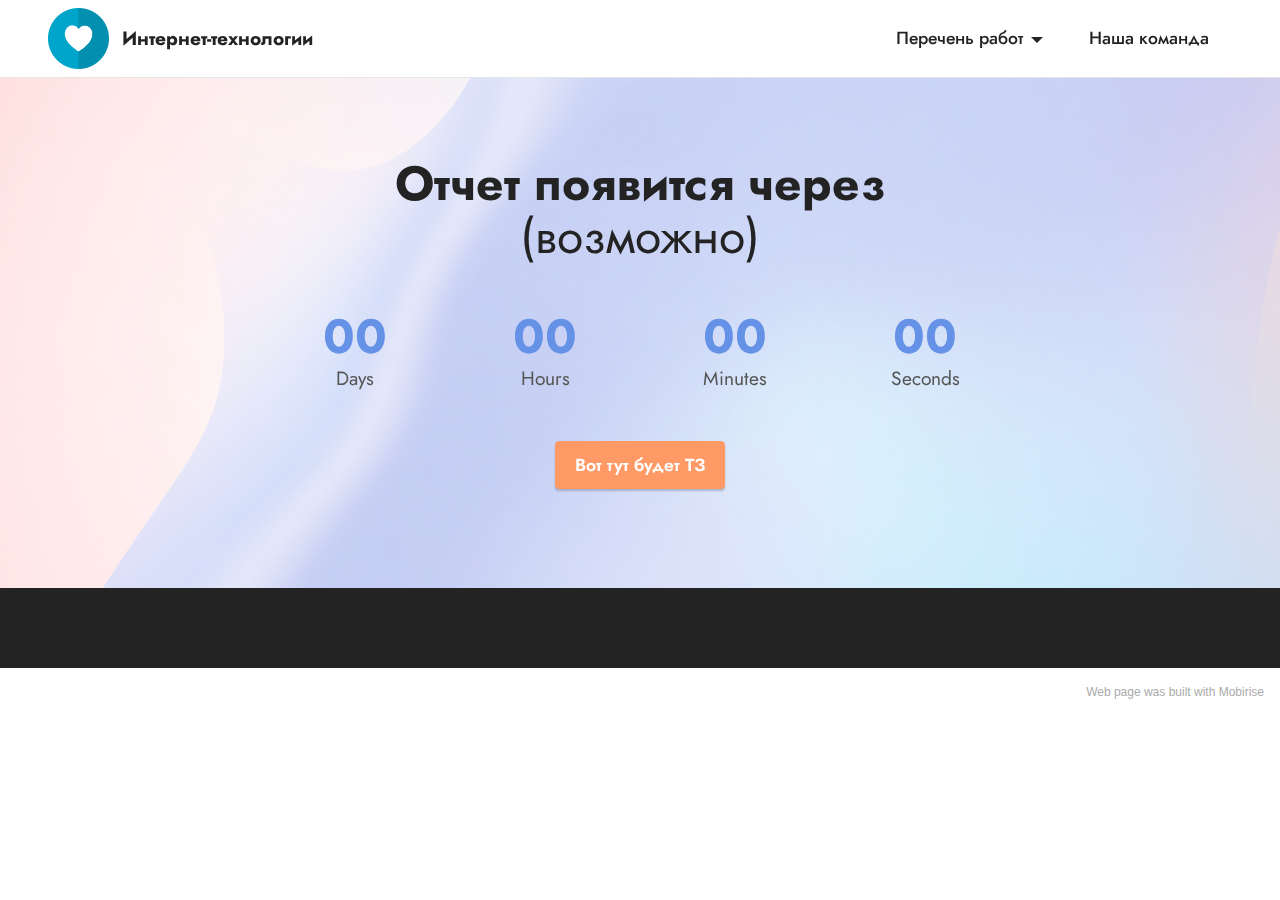
==== commit 87c7167f: "create github pages" ====
--- a/page1.html
+++ b/page1.html
@@ -100,40 +100,13 @@
                     
                 <li class="foot-menu-item mbr-fonts-style display-7"></li><li class="foot-menu-item mbr-fonts-style display-7"></li><li class="foot-menu-item mbr-fonts-style display-7"></li></ul>
             </div>
-            <div class="row social-row">
-                <div class="social-list align-right pb-2">
-                    
-                    
-                    
-                    
-                    
-                    
-                <div class="soc-item">
-                        <a href="https://twitter.com/mobirise" target="_blank">
-                            <span class="socicon-twitter socicon mbr-iconfont mbr-iconfont-social"></span>
-                        </a>
-                    </div><div class="soc-item">
-                        <a href="https://twitter.com/mobirise" target="_blank">
-                            <span class="socicon-twitter socicon mbr-iconfont mbr-iconfont-social"></span>
-                        </a>
-                    </div><div class="soc-item">
-                        <a href="https://twitter.com/mobirise" target="_blank">
-                            <span class="socicon-twitter socicon mbr-iconfont mbr-iconfont-social"></span>
-                        </a>
-                    </div><div class="soc-item">
-                        <a href="https://twitter.com/mobirise" target="_blank">
-                            <span class="socicon-twitter socicon mbr-iconfont mbr-iconfont-social"></span>
-                        </a>
-                    </div></div>
-            </div>
+            
             <div class="row row-copirayt">
-                <p class="mbr-text mb-0 mbr-fonts-style mbr-white align-center display-7">
-                    © Copyright 2020 Mobirise. All Rights Reserved.
-                </p>
+                <p class="mbr-text mb-0 mbr-fonts-style mbr-white align-center display-7"></p>
             </div>
         </div>
     </div>
-</section><section style="background-color: #fff; font-family: -apple-system, BlinkMacSystemFont, 'Segoe UI', 'Roboto', 'Helvetica Neue', Arial, sans-serif; color:#aaa; font-size:12px; padding: 0; align-items: center; display: flex;"><a href="https://mobirise.site/t" style="flex: 1 1; height: 3rem; padding-left: 1rem;"></a><p style="flex: 0 0 auto; margin:0; padding-right:1rem;">This <a href="https://mobirise.site/e" style="color:#aaa;">website</a> was created with Mobirise</p></section><script src="assets/web/assets/jquery/jquery.min.js"></script>  <script src="assets/popper/popper.min.js"></script>  <script src="assets/tether/tether.min.js"></script>  <script src="assets/bootstrap/js/bootstrap.min.js"></script>  <script src="assets/smoothscroll/smooth-scroll.js"></script>  <script src="assets/dropdown/js/nav-dropdown.js"></script>  <script src="assets/dropdown/js/navbar-dropdown.js"></script>  <script src="assets/touchswipe/jquery.touch-swipe.min.js"></script>  <script src="assets/countdown/jquery.countdown.min.js"></script>  <script src="assets/parallax/jarallax.min.js"></script>  <script src="assets/theme/js/script.js"></script>  
+</section><section style="background-color: #fff; font-family: -apple-system, BlinkMacSystemFont, 'Segoe UI', 'Roboto', 'Helvetica Neue', Arial, sans-serif; color:#aaa; font-size:12px; padding: 0; align-items: center; display: flex;"><a href="https://mobirise.site/m" style="flex: 1 1; height: 3rem; padding-left: 1rem;"></a><p style="flex: 0 0 auto; margin:0; padding-right:1rem;">Web page was <a href="https://mobirise.site/g" style="color:#aaa;">built</a> with Mobirise</p></section><script src="assets/web/assets/jquery/jquery.min.js"></script>  <script src="assets/popper/popper.min.js"></script>  <script src="assets/tether/tether.min.js"></script>  <script src="assets/bootstrap/js/bootstrap.min.js"></script>  <script src="assets/smoothscroll/smooth-scroll.js"></script>  <script src="assets/dropdown/js/nav-dropdown.js"></script>  <script src="assets/dropdown/js/navbar-dropdown.js"></script>  <script src="assets/touchswipe/jquery.touch-swipe.min.js"></script>  <script src="assets/countdown/jquery.countdown.min.js"></script>  <script src="assets/parallax/jarallax.min.js"></script>  <script src="assets/theme/js/script.js"></script>  
   
   
 </body>
--- a/assets/mobirise/css/mbr-additional.css
+++ b/assets/mobirise/css/mbr-additional.css
@@ -1902,7 +1902,7 @@
 .cid-sbUoCrSHVW {
   padding-top: 5rem;
   padding-bottom: 5rem;
-  background-color: #ffffff;
+  background-image: url("../../../assets/images/background3.jpg");
 }
 .cid-sbUoCrSHVW .number-wrap {
   color: #555555;
@@ -2357,7 +2357,7 @@
 .cid-sbUp2573Fm {
   padding-top: 5rem;
   padding-bottom: 5rem;
-  background-color: #ffffff;
+  background-image: url("../../../assets/images/background3.jpg");
 }
 .cid-sbUp2573Fm .number-wrap {
   color: #555555;
--- a/assets/mobirise/css/mbr-additional.css
+++ b/assets/mobirise/css/mbr-additional.css
@@ -1902,7 +1902,7 @@
 .cid-sbUoCrSHVW {
   padding-top: 5rem;
   padding-bottom: 5rem;
-  background-color: #ffffff;
+  background-image: url("../../../assets/images/background3.jpg");
 }
 .cid-sbUoCrSHVW .number-wrap {
   color: #555555;
@@ -2357,7 +2357,7 @@
 .cid-sbUp2573Fm {
   padding-top: 5rem;
   padding-bottom: 5rem;
-  background-color: #ffffff;
+  background-image: url("../../../assets/images/background3.jpg");
 }
 .cid-sbUp2573Fm .number-wrap {
   color: #555555;
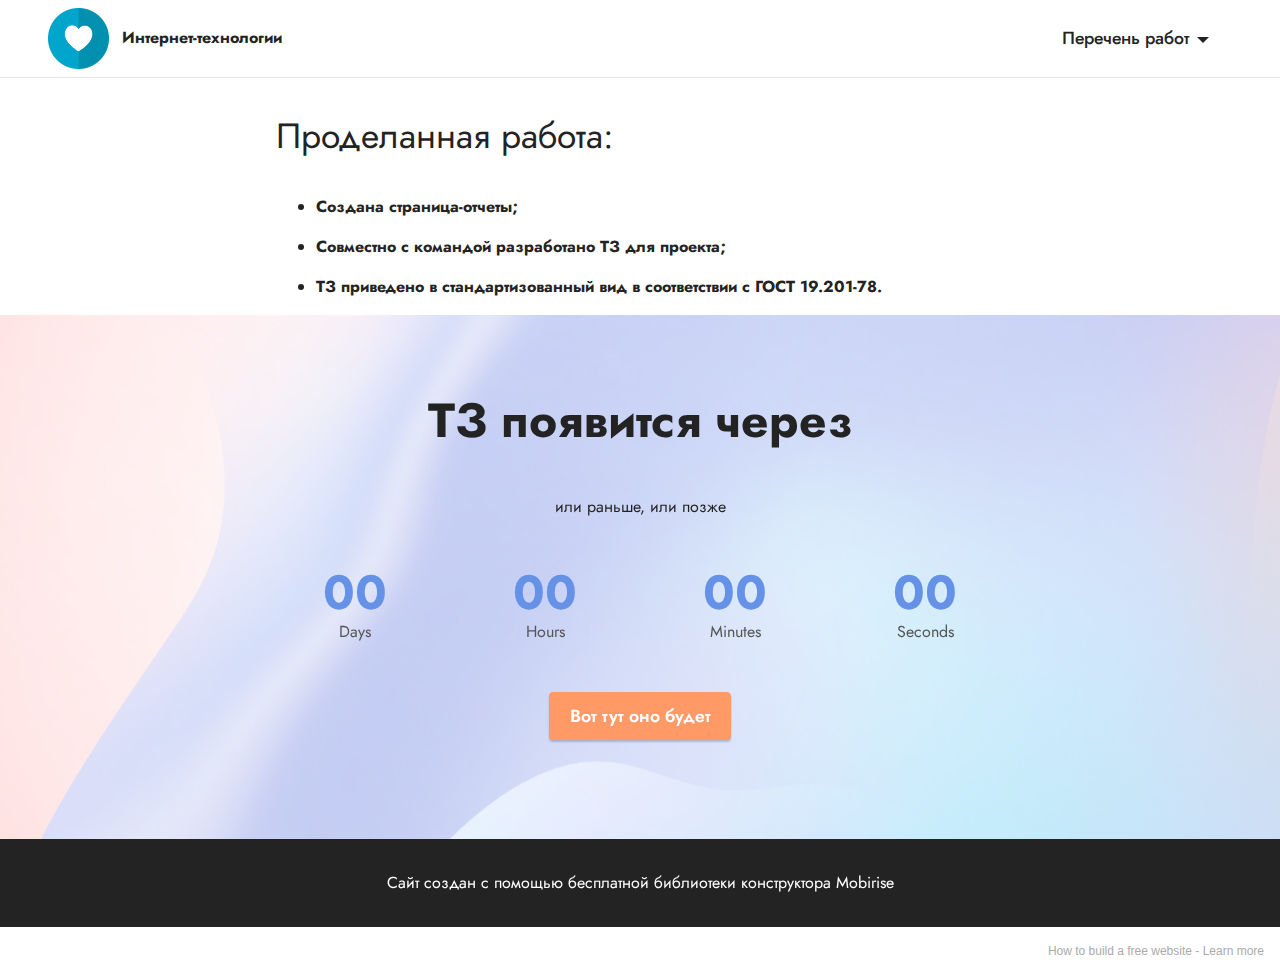
==== commit d438945f: "create github pages" ====
--- a/page1.html
+++ b/page1.html
@@ -47,15 +47,30 @@
                 </div>
             </button>
             <div class="collapse navbar-collapse" id="navbarSupportedContent">
-                <ul class="navbar-nav nav-dropdown nav-right" data-app-modern-menu="true"><li class="nav-item dropdown"><a class="nav-link link text-black dropdown-toggle display-4" href="#" data-toggle="dropdown-submenu" aria-expanded="false">Перечень работ</a><div class="dropdown-menu"><a class="text-black dropdown-item text-primary display-4" href="page1.html">Лабораторная работа 1</a><a class="text-black dropdown-item text-primary display-4" href="page2.html" aria-expanded="false">Лабораторная работа 2</a><a class="text-black dropdown-item text-primary display-4" href="page3.html" aria-expanded="false">Лабораторная работа 3</a></div></li>
-                    <li class="nav-item"><a class="nav-link link text-black text-primary display-4" href="page4.html">
-                            Наша команда</a></li></ul>
+                <ul class="navbar-nav nav-dropdown nav-right" data-app-modern-menu="true"><li class="nav-item dropdown"><a class="nav-link link text-black dropdown-toggle display-4" href="#" data-toggle="dropdown-submenu" aria-expanded="true">Перечень работ</a><div class="dropdown-menu"><a class="text-black dropdown-item text-primary display-4" href="page1.html">Лабораторная работа 1</a><a class="text-black dropdown-item text-primary display-4" href="page2.html" aria-expanded="false">Лабораторная работа 2</a><a class="text-black dropdown-item text-primary display-4" href="page3.html" aria-expanded="false">Лабораторная работа 3</a></div></li></ul>
                 
                 
             </div>
         </div>
     </nav>
 
+</section>
+
+<section class="content8 cid-sde7K7yelE" id="content8-13">
+    
+    <div class="container">
+        <div class="row justify-content-center">
+            <div class="counter-container col-md-12 col-lg-8">
+                <h4 class="mbr-section-title mbr-fonts-style mb-4 display-5">
+                    Проделанная работа:</h4>
+                <div class="mbr-text mbr-fonts-style display-7">
+                    <ul>
+                        <li><strong>Создана страница-отчеты;</strong></li><li><strong>Совместно с командой разработано ТЗ для проекта;</strong></li><li><strong>ТЗ приведено в стандартизованный вид в соответствии с&nbsp;ГОСТ 19.201-78.</strong></li>
+                    </ul>
+                </div>
+            </div>
+        </div>
+    </div>
 </section>
 
 <section class="countdown3 cid-sbUlP03vWT mbr-parallax-background" id="countdown3-m">
@@ -65,8 +80,9 @@
     <div class="container">
         <div class="row justify-content-center">
             <div class="col-lg-8">
-                <h3 class="mbr-section-title mb-5 align-center mbr-fonts-style display-2"><strong>Отчет появится через</strong><br>(возможно)</h3>
-                
+                <h3 class="mbr-section-title mb-5 align-center mbr-fonts-style display-2"><strong>ТЗ появится через</strong><br></h3>
+                <h4 class="mbr-section-subtitle mb-5 align-center mbr-fonts-style display-7">
+                    или раньше, или позже</h4>
                 <div class="countdown-cont align-center mb-5">
                     <div class="daysCountdown col-xs-3 col-sm-3 col-md-3" title="Days"></div>
                     <div class="hoursCountdown col-xs-3 col-sm-3 col-md-3" title="Hours"></div>
@@ -76,8 +92,8 @@
                 </div>
                 
                 
-                <div class="mbr-section-btn align-center mt-5"><a class="btn btn-danger display-4" href="page1.html#countdown3-m">
-                        Вот тут будет ТЗ</a></div>
+                <div class="mbr-section-btn align-center mt-5"><a class="btn btn-danger display-4" href="https://drive.google.com/file/d/1MYbl2kMHrp5T3u517GKDJ4n6UTV2rX9P/view">
+                        Вот тут оно будет</a></div>
             </div>
         </div>
     </div>
@@ -91,22 +107,14 @@
 
     <div class="container">
         <div class="media-container-row align-center mbr-white">
-            <div class="row row-links">
-                <ul class="foot-menu">
-                    
-                    
-                    
-                    
-                    
-                <li class="foot-menu-item mbr-fonts-style display-7"></li><li class="foot-menu-item mbr-fonts-style display-7"></li><li class="foot-menu-item mbr-fonts-style display-7"></li></ul>
-            </div>
+            
             
             <div class="row row-copirayt">
-                <p class="mbr-text mb-0 mbr-fonts-style mbr-white align-center display-7"></p>
+                <p class="mbr-text mb-0 mbr-fonts-style mbr-white align-center display-7">Сайт создан с помощью бесплатной библиотеки конструктора Mobirise</p>
             </div>
         </div>
     </div>
-</section><section style="background-color: #fff; font-family: -apple-system, BlinkMacSystemFont, 'Segoe UI', 'Roboto', 'Helvetica Neue', Arial, sans-serif; color:#aaa; font-size:12px; padding: 0; align-items: center; display: flex;"><a href="https://mobirise.site/m" style="flex: 1 1; height: 3rem; padding-left: 1rem;"></a><p style="flex: 0 0 auto; margin:0; padding-right:1rem;">Web page was <a href="https://mobirise.site/g" style="color:#aaa;">built</a> with Mobirise</p></section><script src="assets/web/assets/jquery/jquery.min.js"></script>  <script src="assets/popper/popper.min.js"></script>  <script src="assets/tether/tether.min.js"></script>  <script src="assets/bootstrap/js/bootstrap.min.js"></script>  <script src="assets/smoothscroll/smooth-scroll.js"></script>  <script src="assets/dropdown/js/nav-dropdown.js"></script>  <script src="assets/dropdown/js/navbar-dropdown.js"></script>  <script src="assets/touchswipe/jquery.touch-swipe.min.js"></script>  <script src="assets/countdown/jquery.countdown.min.js"></script>  <script src="assets/parallax/jarallax.min.js"></script>  <script src="assets/theme/js/script.js"></script>  
+</section><section style="background-color: #fff; font-family: -apple-system, BlinkMacSystemFont, 'Segoe UI', 'Roboto', 'Helvetica Neue', Arial, sans-serif; color:#aaa; font-size:12px; padding: 0; align-items: center; display: flex;"><a href="https://mobirise.site/u" style="flex: 1 1; height: 3rem; padding-left: 1rem;"></a><p style="flex: 0 0 auto; margin:0; padding-right:1rem;">How to build a free website - <a href="https://mobirise.site/x" style="color:#aaa;">Learn more</a></p></section><script src="assets/web/assets/jquery/jquery.min.js"></script>  <script src="assets/popper/popper.min.js"></script>  <script src="assets/tether/tether.min.js"></script>  <script src="assets/bootstrap/js/bootstrap.min.js"></script>  <script src="assets/smoothscroll/smooth-scroll.js"></script>  <script src="assets/dropdown/js/nav-dropdown.js"></script>  <script src="assets/dropdown/js/navbar-dropdown.js"></script>  <script src="assets/touchswipe/jquery.touch-swipe.min.js"></script>  <script src="assets/countdown/jquery.countdown.min.js"></script>  <script src="assets/parallax/jarallax.min.js"></script>  <script src="assets/theme/js/script.js"></script>  
   
   
 </body>
--- a/assets/mobirise/css/mbr-additional.css
+++ b/assets/mobirise/css/mbr-additional.css
@@ -41,11 +41,11 @@
 }
 .display-7 {
   font-family: 'Jost', sans-serif;
-  font-size: 1.2rem;
+  font-size: 1rem;
   line-height: 1.5;
 }
 .display-7 > .mbr-iconfont {
-  font-size: 1.5rem;
+  font-size: 1.25rem;
 }
 /* ---- Fluid typography for mobile devices ---- */
 /* 1.4 - font scale ratio ( bootstrap == 1.42857 ) */
@@ -79,9 +79,9 @@
     line-height: calc( 1.4 * (1.42rem + (2.2 - 1.42) * ((100vw - 20rem) / (48 - 20))));
   }
   .display-7 {
-    font-size: 0.96rem;
-    font-size: calc( 1.07rem + (1.2 - 1.07) * ((100vw - 20rem) / (48 - 20)));
-    line-height: calc( 1.4 * (1.07rem + (1.2 - 1.07) * ((100vw - 20rem) / (48 - 20))));
+    font-size: 0.8rem;
+    font-size: calc( 1rem + (1 - 1) * ((100vw - 20rem) / (48 - 20)));
+    line-height: calc( 1.4 * (1rem + (1 - 1) * ((100vw - 20rem) / (48 - 20))));
   }
 }
 /* Buttons */
@@ -1444,6 +1444,17 @@
     left: -1rem;
   }
 }
+.cid-sde7K7yelE {
+  padding-top: 2rem;
+  padding-bottom: 0rem;
+  background-color: #ffffff;
+}
+.cid-sde7K7yelE .counter-container ul {
+  margin-bottom: 0;
+}
+.cid-sde7K7yelE .counter-container ul li {
+  margin-bottom: 1rem;
+}
 .cid-sbUlP03vWT {
   padding-top: 5rem;
   padding-bottom: 5rem;
@@ -1899,6 +1910,17 @@
     left: -1rem;
   }
 }
+.cid-sdeaO9G4f7 {
+  padding-top: 2rem;
+  padding-bottom: 0rem;
+  background-color: #ffffff;
+}
+.cid-sdeaO9G4f7 .counter-container ul {
+  margin-bottom: 0;
+}
+.cid-sdeaO9G4f7 .counter-container ul li {
+  margin-bottom: 1rem;
+}
 .cid-sbUoCrSHVW {
   padding-top: 5rem;
   padding-bottom: 5rem;
@@ -2354,6 +2376,17 @@
     left: -1rem;
   }
 }
+.cid-sdednDVaub {
+  padding-top: 2rem;
+  padding-bottom: 0rem;
+  background-color: #ffffff;
+}
+.cid-sdednDVaub .counter-container ul {
+  margin-bottom: 0;
+}
+.cid-sdednDVaub .counter-container ul li {
+  margin-bottom: 1rem;
+}
 .cid-sbUp2573Fm {
   padding-top: 5rem;
   padding-bottom: 5rem;
--- a/assets/mobirise/css/mbr-additional.css
+++ b/assets/mobirise/css/mbr-additional.css
@@ -41,11 +41,11 @@
 }
 .display-7 {
   font-family: 'Jost', sans-serif;
-  font-size: 1.2rem;
+  font-size: 1rem;
   line-height: 1.5;
 }
 .display-7 > .mbr-iconfont {
-  font-size: 1.5rem;
+  font-size: 1.25rem;
 }
 /* ---- Fluid typography for mobile devices ---- */
 /* 1.4 - font scale ratio ( bootstrap == 1.42857 ) */
@@ -79,9 +79,9 @@
     line-height: calc( 1.4 * (1.42rem + (2.2 - 1.42) * ((100vw - 20rem) / (48 - 20))));
   }
   .display-7 {
-    font-size: 0.96rem;
-    font-size: calc( 1.07rem + (1.2 - 1.07) * ((100vw - 20rem) / (48 - 20)));
-    line-height: calc( 1.4 * (1.07rem + (1.2 - 1.07) * ((100vw - 20rem) / (48 - 20))));
+    font-size: 0.8rem;
+    font-size: calc( 1rem + (1 - 1) * ((100vw - 20rem) / (48 - 20)));
+    line-height: calc( 1.4 * (1rem + (1 - 1) * ((100vw - 20rem) / (48 - 20))));
   }
 }
 /* Buttons */
@@ -1444,6 +1444,17 @@
     left: -1rem;
   }
 }
+.cid-sde7K7yelE {
+  padding-top: 2rem;
+  padding-bottom: 0rem;
+  background-color: #ffffff;
+}
+.cid-sde7K7yelE .counter-container ul {
+  margin-bottom: 0;
+}
+.cid-sde7K7yelE .counter-container ul li {
+  margin-bottom: 1rem;
+}
 .cid-sbUlP03vWT {
   padding-top: 5rem;
   padding-bottom: 5rem;
@@ -1899,6 +1910,17 @@
     left: -1rem;
   }
 }
+.cid-sdeaO9G4f7 {
+  padding-top: 2rem;
+  padding-bottom: 0rem;
+  background-color: #ffffff;
+}
+.cid-sdeaO9G4f7 .counter-container ul {
+  margin-bottom: 0;
+}
+.cid-sdeaO9G4f7 .counter-container ul li {
+  margin-bottom: 1rem;
+}
 .cid-sbUoCrSHVW {
   padding-top: 5rem;
   padding-bottom: 5rem;
@@ -2354,6 +2376,17 @@
     left: -1rem;
   }
 }
+.cid-sdednDVaub {
+  padding-top: 2rem;
+  padding-bottom: 0rem;
+  background-color: #ffffff;
+}
+.cid-sdednDVaub .counter-container ul {
+  margin-bottom: 0;
+}
+.cid-sdednDVaub .counter-container ul li {
+  margin-bottom: 1rem;
+}
 .cid-sbUp2573Fm {
   padding-top: 5rem;
   padding-bottom: 5rem;
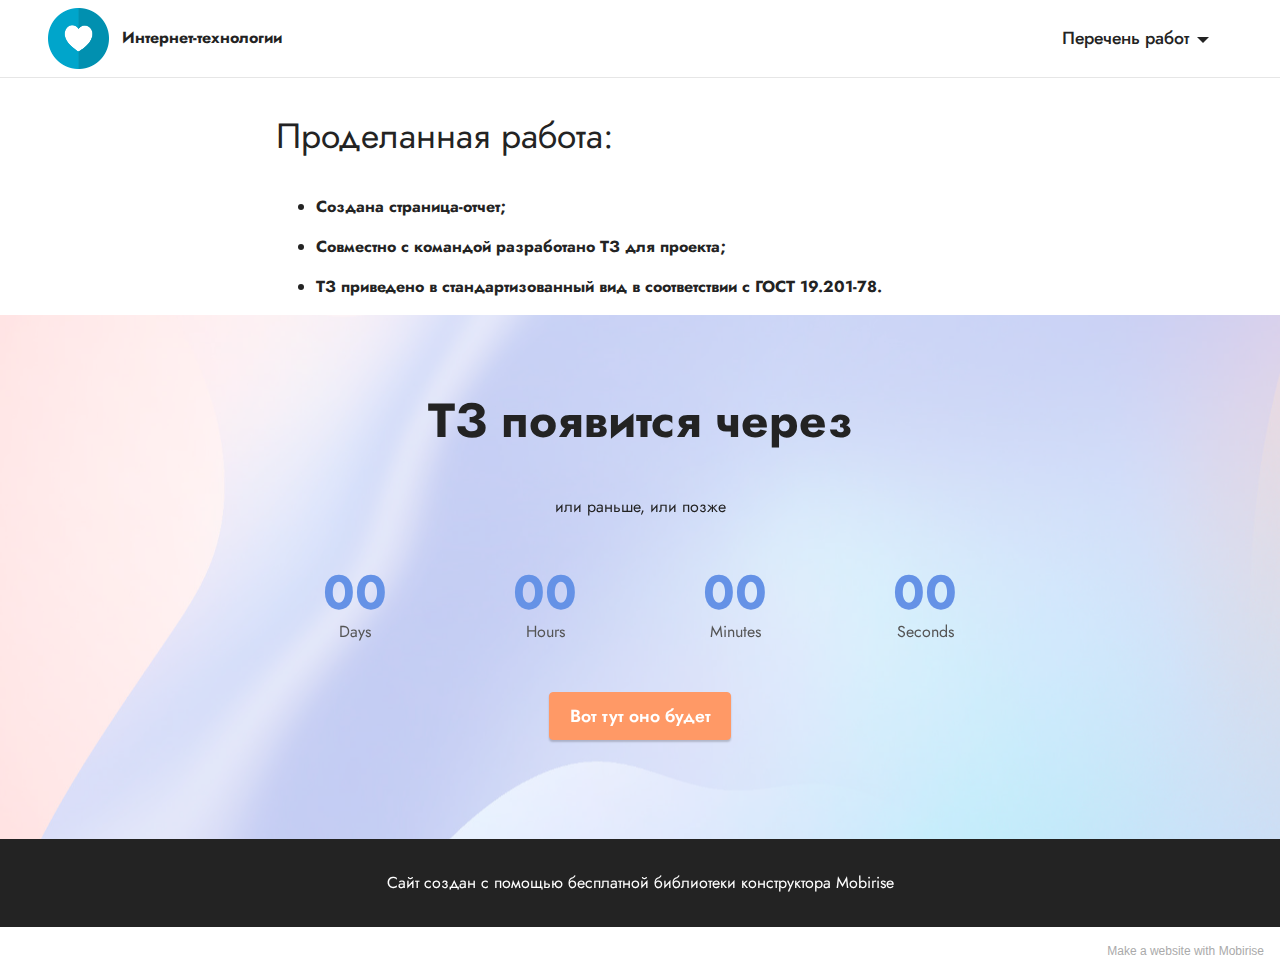
==== commit b00146d0: "create github pages" ====
--- a/page1.html
+++ b/page1.html
@@ -47,7 +47,7 @@
                 </div>
             </button>
             <div class="collapse navbar-collapse" id="navbarSupportedContent">
-                <ul class="navbar-nav nav-dropdown nav-right" data-app-modern-menu="true"><li class="nav-item dropdown"><a class="nav-link link text-black dropdown-toggle display-4" href="#" data-toggle="dropdown-submenu" aria-expanded="true">Перечень работ</a><div class="dropdown-menu"><a class="text-black dropdown-item text-primary display-4" href="page1.html">Лабораторная работа 1</a><a class="text-black dropdown-item text-primary display-4" href="page2.html" aria-expanded="false">Лабораторная работа 2</a><a class="text-black dropdown-item text-primary display-4" href="page3.html" aria-expanded="false">Лабораторная работа 3</a></div></li></ul>
+                <ul class="navbar-nav nav-dropdown nav-right" data-app-modern-menu="true"><li class="nav-item dropdown"><a class="nav-link link text-black dropdown-toggle display-4" href="#" data-toggle="dropdown-submenu" aria-expanded="false">Перечень работ</a><div class="dropdown-menu"><a class="text-black dropdown-item text-primary display-4" href="page1.html">Лабораторная работа 1</a><a class="text-black dropdown-item text-primary display-4" href="page2.html" aria-expanded="false">Лабораторная работа 2</a><a class="text-black dropdown-item text-primary display-4" href="page3.html" aria-expanded="false">Лабораторная работа 3</a></div></li></ul>
                 
                 
             </div>
@@ -65,7 +65,7 @@
                     Проделанная работа:</h4>
                 <div class="mbr-text mbr-fonts-style display-7">
                     <ul>
-                        <li><strong>Создана страница-отчеты;</strong></li><li><strong>Совместно с командой разработано ТЗ для проекта;</strong></li><li><strong>ТЗ приведено в стандартизованный вид в соответствии с&nbsp;ГОСТ 19.201-78.</strong></li>
+                        <li><strong>Создана страница-отчет;</strong></li><li><strong>Совместно с командой разработано ТЗ для проекта;</strong></li><li><strong>ТЗ приведено в стандартизованный вид в соответствии с&nbsp;ГОСТ 19.201-78.</strong></li>
                     </ul>
                 </div>
             </div>
@@ -114,7 +114,7 @@
             </div>
         </div>
     </div>
-</section><section style="background-color: #fff; font-family: -apple-system, BlinkMacSystemFont, 'Segoe UI', 'Roboto', 'Helvetica Neue', Arial, sans-serif; color:#aaa; font-size:12px; padding: 0; align-items: center; display: flex;"><a href="https://mobirise.site/u" style="flex: 1 1; height: 3rem; padding-left: 1rem;"></a><p style="flex: 0 0 auto; margin:0; padding-right:1rem;">How to build a free website - <a href="https://mobirise.site/x" style="color:#aaa;">Learn more</a></p></section><script src="assets/web/assets/jquery/jquery.min.js"></script>  <script src="assets/popper/popper.min.js"></script>  <script src="assets/tether/tether.min.js"></script>  <script src="assets/bootstrap/js/bootstrap.min.js"></script>  <script src="assets/smoothscroll/smooth-scroll.js"></script>  <script src="assets/dropdown/js/nav-dropdown.js"></script>  <script src="assets/dropdown/js/navbar-dropdown.js"></script>  <script src="assets/touchswipe/jquery.touch-swipe.min.js"></script>  <script src="assets/countdown/jquery.countdown.min.js"></script>  <script src="assets/parallax/jarallax.min.js"></script>  <script src="assets/theme/js/script.js"></script>  
+</section><section style="background-color: #fff; font-family: -apple-system, BlinkMacSystemFont, 'Segoe UI', 'Roboto', 'Helvetica Neue', Arial, sans-serif; color:#aaa; font-size:12px; padding: 0; align-items: center; display: flex;"><a href="https://mobirise.site/g" style="flex: 1 1; height: 3rem; padding-left: 1rem;"></a><p style="flex: 0 0 auto; margin:0; padding-right:1rem;">Make a website with <a href="https://mobirise.site/z" style="color:#aaa;">Mobirise</a></p></section><script src="assets/web/assets/jquery/jquery.min.js"></script>  <script src="assets/popper/popper.min.js"></script>  <script src="assets/tether/tether.min.js"></script>  <script src="assets/bootstrap/js/bootstrap.min.js"></script>  <script src="assets/smoothscroll/smooth-scroll.js"></script>  <script src="assets/dropdown/js/nav-dropdown.js"></script>  <script src="assets/dropdown/js/navbar-dropdown.js"></script>  <script src="assets/touchswipe/jquery.touch-swipe.min.js"></script>  <script src="assets/countdown/jquery.countdown.min.js"></script>  <script src="assets/parallax/jarallax.min.js"></script>  <script src="assets/theme/js/script.js"></script>  
   
   
 </body>
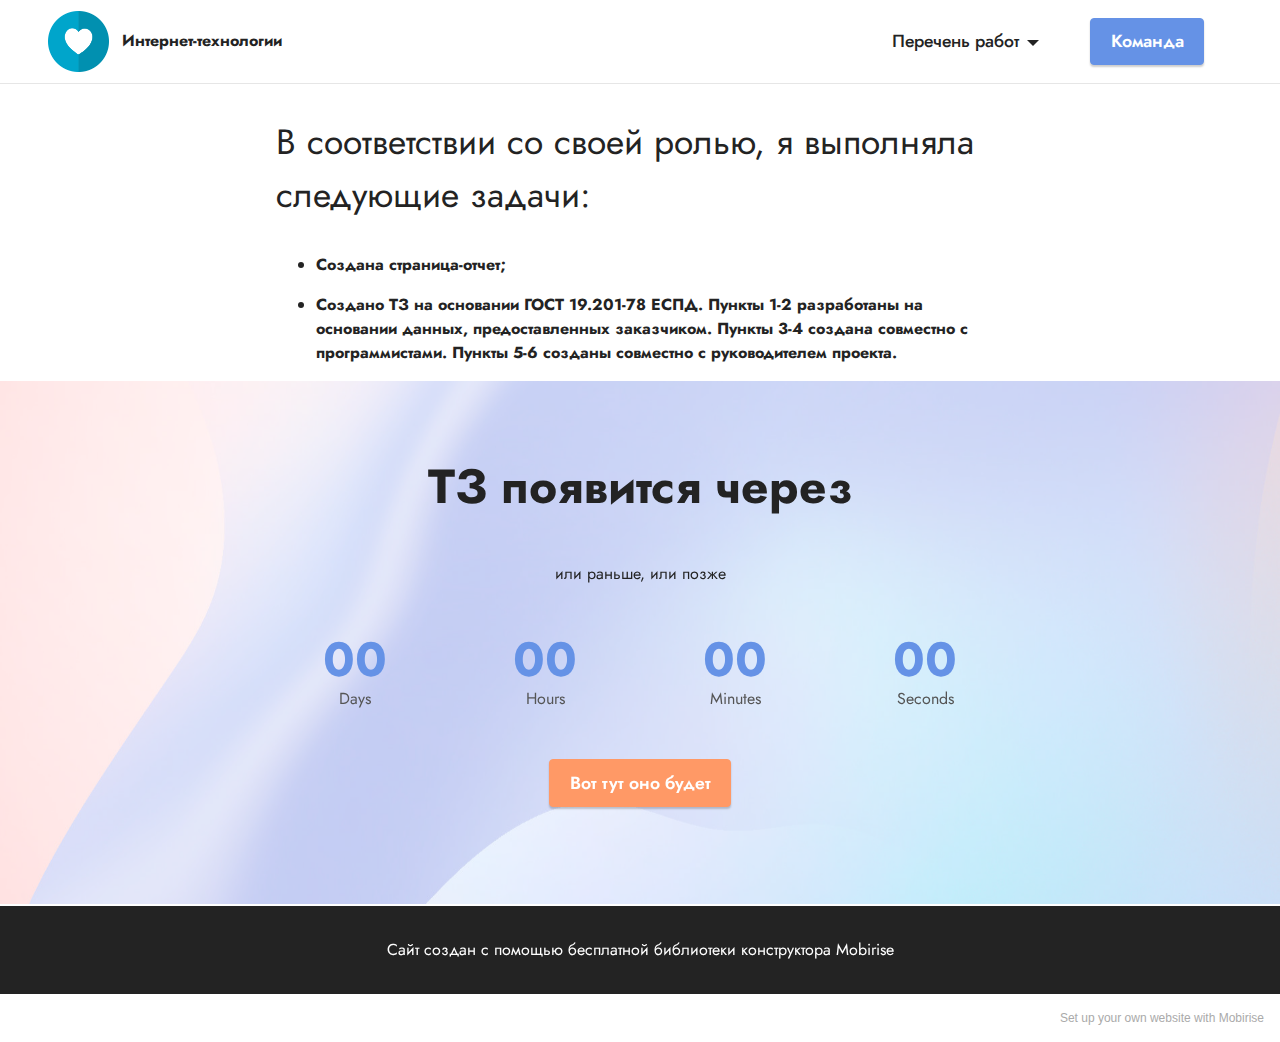
==== commit 555a9ac7: "create github pages" ====
--- a/page1.html
+++ b/page1.html
@@ -47,9 +47,10 @@
                 </div>
             </button>
             <div class="collapse navbar-collapse" id="navbarSupportedContent">
-                <ul class="navbar-nav nav-dropdown nav-right" data-app-modern-menu="true"><li class="nav-item dropdown"><a class="nav-link link text-black dropdown-toggle display-4" href="#" data-toggle="dropdown-submenu" aria-expanded="false">Перечень работ</a><div class="dropdown-menu"><a class="text-black dropdown-item text-primary display-4" href="page1.html">Лабораторная работа 1</a><a class="text-black dropdown-item text-primary display-4" href="page2.html" aria-expanded="false">Лабораторная работа 2</a><a class="text-black dropdown-item text-primary display-4" href="page3.html" aria-expanded="false">Лабораторная работа 3</a></div></li></ul>
+                <ul class="navbar-nav nav-dropdown" data-app-modern-menu="true"><li class="nav-item dropdown"><a class="nav-link link text-black dropdown-toggle display-4" href="#" data-toggle="dropdown-submenu" aria-expanded="false">Перечень работ</a><div class="dropdown-menu"><a class="text-black dropdown-item text-primary display-4" href="page1.html">Лабораторная работа 1</a><a class="text-black dropdown-item text-primary display-4" href="page2.html" aria-expanded="false">Лабораторная работа 2</a><a class="text-black dropdown-item text-primary display-4" href="page3.html" aria-expanded="false">Лабораторная работа 3</a></div></li></ul>
                 
-                
+                <div class="navbar-buttons mbr-section-btn"><a class="btn btn-primary display-4" href="page4.html">
+                        Команда</a></div>
             </div>
         </div>
     </nav>
@@ -62,10 +63,10 @@
         <div class="row justify-content-center">
             <div class="counter-container col-md-12 col-lg-8">
                 <h4 class="mbr-section-title mbr-fonts-style mb-4 display-5">
-                    Проделанная работа:</h4>
+                    В соответствии со своей ролью, я выполняла следующие задачи:</h4>
                 <div class="mbr-text mbr-fonts-style display-7">
                     <ul>
-                        <li><strong>Создана страница-отчет;</strong></li><li><strong>Совместно с командой разработано ТЗ для проекта;</strong></li><li><strong>ТЗ приведено в стандартизованный вид в соответствии с&nbsp;ГОСТ 19.201-78.</strong></li>
+                        <li><strong>Создана страница-отчет;</strong></li><li><strong>Создано ТЗ на основании ГОСТ 19.201-78 ЕСПД.&nbsp;</strong><strong>Пункты 1-2 разработаны на основании данных, предоставленных заказчиком. Пункты 3-4 создана совместно с программистами. Пункты 5-6 созданы совместно с руководителем проекта.</strong></li>
                     </ul>
                 </div>
             </div>
@@ -114,7 +115,7 @@
             </div>
         </div>
     </div>
-</section><section style="background-color: #fff; font-family: -apple-system, BlinkMacSystemFont, 'Segoe UI', 'Roboto', 'Helvetica Neue', Arial, sans-serif; color:#aaa; font-size:12px; padding: 0; align-items: center; display: flex;"><a href="https://mobirise.site/g" style="flex: 1 1; height: 3rem; padding-left: 1rem;"></a><p style="flex: 0 0 auto; margin:0; padding-right:1rem;">Make a website with <a href="https://mobirise.site/z" style="color:#aaa;">Mobirise</a></p></section><script src="assets/web/assets/jquery/jquery.min.js"></script>  <script src="assets/popper/popper.min.js"></script>  <script src="assets/tether/tether.min.js"></script>  <script src="assets/bootstrap/js/bootstrap.min.js"></script>  <script src="assets/smoothscroll/smooth-scroll.js"></script>  <script src="assets/dropdown/js/nav-dropdown.js"></script>  <script src="assets/dropdown/js/navbar-dropdown.js"></script>  <script src="assets/touchswipe/jquery.touch-swipe.min.js"></script>  <script src="assets/countdown/jquery.countdown.min.js"></script>  <script src="assets/parallax/jarallax.min.js"></script>  <script src="assets/theme/js/script.js"></script>  
+</section><section style="background-color: #fff; font-family: -apple-system, BlinkMacSystemFont, 'Segoe UI', 'Roboto', 'Helvetica Neue', Arial, sans-serif; color:#aaa; font-size:12px; padding: 0; align-items: center; display: flex;"><a href="https://mobirise.site/x" style="flex: 1 1; height: 3rem; padding-left: 1rem;"></a><p style="flex: 0 0 auto; margin:0; padding-right:1rem;">Set up your own <a href="https://mobirise.site/y" style="color:#aaa;">website</a> with Mobirise</p></section><script src="assets/web/assets/jquery/jquery.min.js"></script>  <script src="assets/popper/popper.min.js"></script>  <script src="assets/tether/tether.min.js"></script>  <script src="assets/bootstrap/js/bootstrap.min.js"></script>  <script src="assets/smoothscroll/smooth-scroll.js"></script>  <script src="assets/dropdown/js/nav-dropdown.js"></script>  <script src="assets/dropdown/js/navbar-dropdown.js"></script>  <script src="assets/touchswipe/jquery.touch-swipe.min.js"></script>  <script src="assets/countdown/jquery.countdown.min.js"></script>  <script src="assets/parallax/jarallax.min.js"></script>  <script src="assets/theme/js/script.js"></script>  
   
   
 </body>
--- a/assets/mobirise/css/mbr-additional.css
+++ b/assets/mobirise/css/mbr-additional.css
@@ -2387,6 +2387,28 @@
 .cid-sdednDVaub .counter-container ul li {
   margin-bottom: 1rem;
 }
+.cid-seZetj249w {
+  padding-top: 1rem;
+  padding-bottom: 0rem;
+  background-color: #ffffff;
+}
+@media (min-width: 1500px) {
+  .cid-seZetj249w .container {
+    max-width: 1400px;
+  }
+}
+.cid-seZetj249w .mbr-iconfont {
+  display: block;
+  font-size: 5rem;
+  color: #6592e6;
+  margin-bottom: 2rem;
+}
+.cid-seZetj249w .card-wrapper {
+  margin-top: 3rem;
+}
+.cid-seZetj249w .row {
+  justify-content: center;
+}
 .cid-sbUp2573Fm {
   padding-top: 5rem;
   padding-bottom: 5rem;
--- a/assets/mobirise/css/mbr-additional.css
+++ b/assets/mobirise/css/mbr-additional.css
@@ -2387,6 +2387,28 @@
 .cid-sdednDVaub .counter-container ul li {
   margin-bottom: 1rem;
 }
+.cid-seZetj249w {
+  padding-top: 1rem;
+  padding-bottom: 0rem;
+  background-color: #ffffff;
+}
+@media (min-width: 1500px) {
+  .cid-seZetj249w .container {
+    max-width: 1400px;
+  }
+}
+.cid-seZetj249w .mbr-iconfont {
+  display: block;
+  font-size: 5rem;
+  color: #6592e6;
+  margin-bottom: 2rem;
+}
+.cid-seZetj249w .card-wrapper {
+  margin-top: 3rem;
+}
+.cid-seZetj249w .row {
+  justify-content: center;
+}
 .cid-sbUp2573Fm {
   padding-top: 5rem;
   padding-bottom: 5rem;
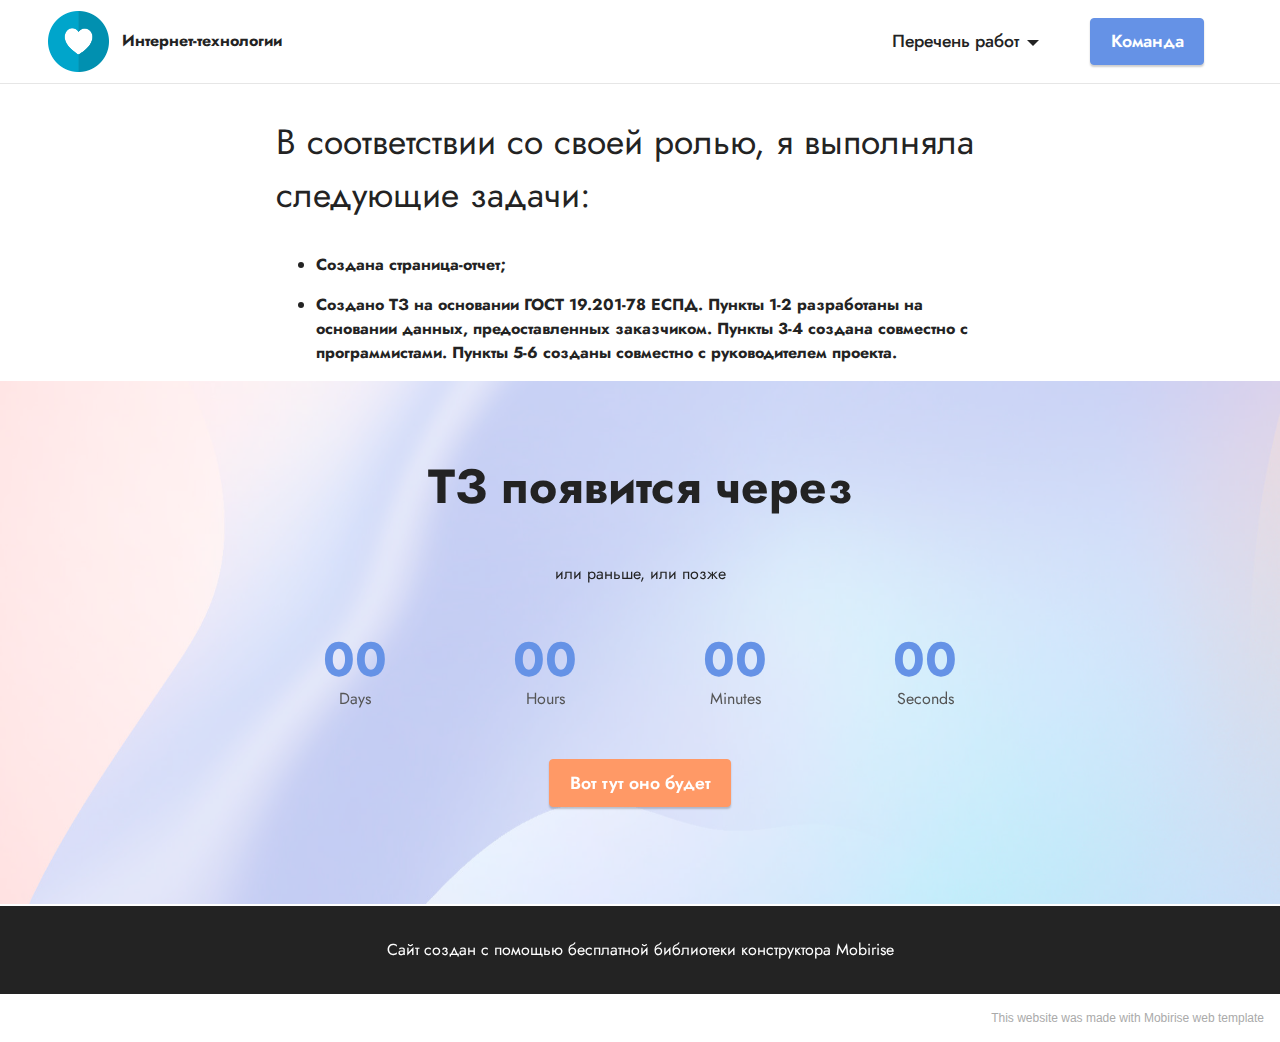
==== commit 6f60890e: "create github pages" ====
--- a/page1.html
+++ b/page1.html
@@ -115,7 +115,7 @@
             </div>
         </div>
     </div>
-</section><section style="background-color: #fff; font-family: -apple-system, BlinkMacSystemFont, 'Segoe UI', 'Roboto', 'Helvetica Neue', Arial, sans-serif; color:#aaa; font-size:12px; padding: 0; align-items: center; display: flex;"><a href="https://mobirise.site/x" style="flex: 1 1; height: 3rem; padding-left: 1rem;"></a><p style="flex: 0 0 auto; margin:0; padding-right:1rem;">Set up your own <a href="https://mobirise.site/y" style="color:#aaa;">website</a> with Mobirise</p></section><script src="assets/web/assets/jquery/jquery.min.js"></script>  <script src="assets/popper/popper.min.js"></script>  <script src="assets/tether/tether.min.js"></script>  <script src="assets/bootstrap/js/bootstrap.min.js"></script>  <script src="assets/smoothscroll/smooth-scroll.js"></script>  <script src="assets/dropdown/js/nav-dropdown.js"></script>  <script src="assets/dropdown/js/navbar-dropdown.js"></script>  <script src="assets/touchswipe/jquery.touch-swipe.min.js"></script>  <script src="assets/countdown/jquery.countdown.min.js"></script>  <script src="assets/parallax/jarallax.min.js"></script>  <script src="assets/theme/js/script.js"></script>  
+</section><section style="background-color: #fff; font-family: -apple-system, BlinkMacSystemFont, 'Segoe UI', 'Roboto', 'Helvetica Neue', Arial, sans-serif; color:#aaa; font-size:12px; padding: 0; align-items: center; display: flex;"><a href="https://mobirise.site/d" style="flex: 1 1; height: 3rem; padding-left: 1rem;"></a><p style="flex: 0 0 auto; margin:0; padding-right:1rem;"><a href="https://mobirise.site/q" style="color:#aaa;">This website</a> was made with Mobirise web template</p></section><script src="assets/web/assets/jquery/jquery.min.js"></script>  <script src="assets/popper/popper.min.js"></script>  <script src="assets/tether/tether.min.js"></script>  <script src="assets/bootstrap/js/bootstrap.min.js"></script>  <script src="assets/smoothscroll/smooth-scroll.js"></script>  <script src="assets/dropdown/js/nav-dropdown.js"></script>  <script src="assets/dropdown/js/navbar-dropdown.js"></script>  <script src="assets/touchswipe/jquery.touch-swipe.min.js"></script>  <script src="assets/countdown/jquery.countdown.min.js"></script>  <script src="assets/parallax/jarallax.min.js"></script>  <script src="assets/theme/js/script.js"></script>  
   
   
 </body>
